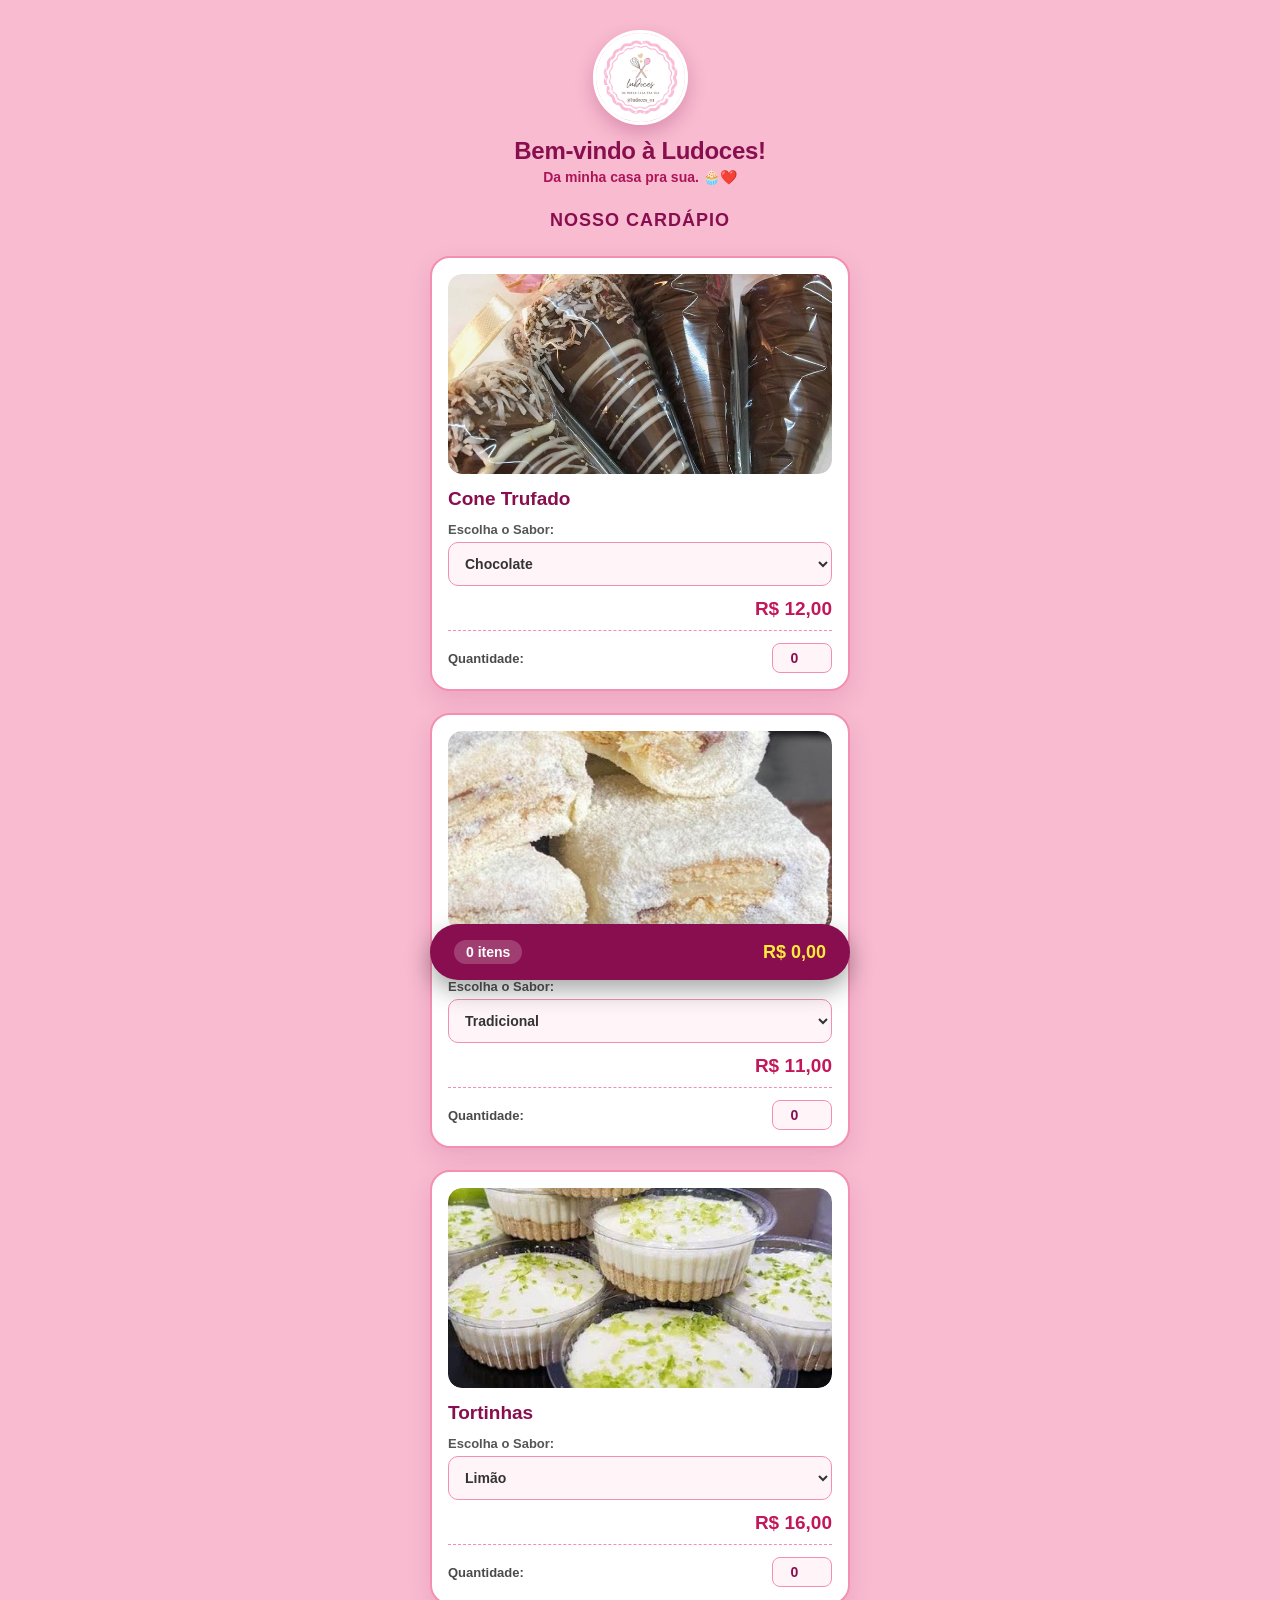
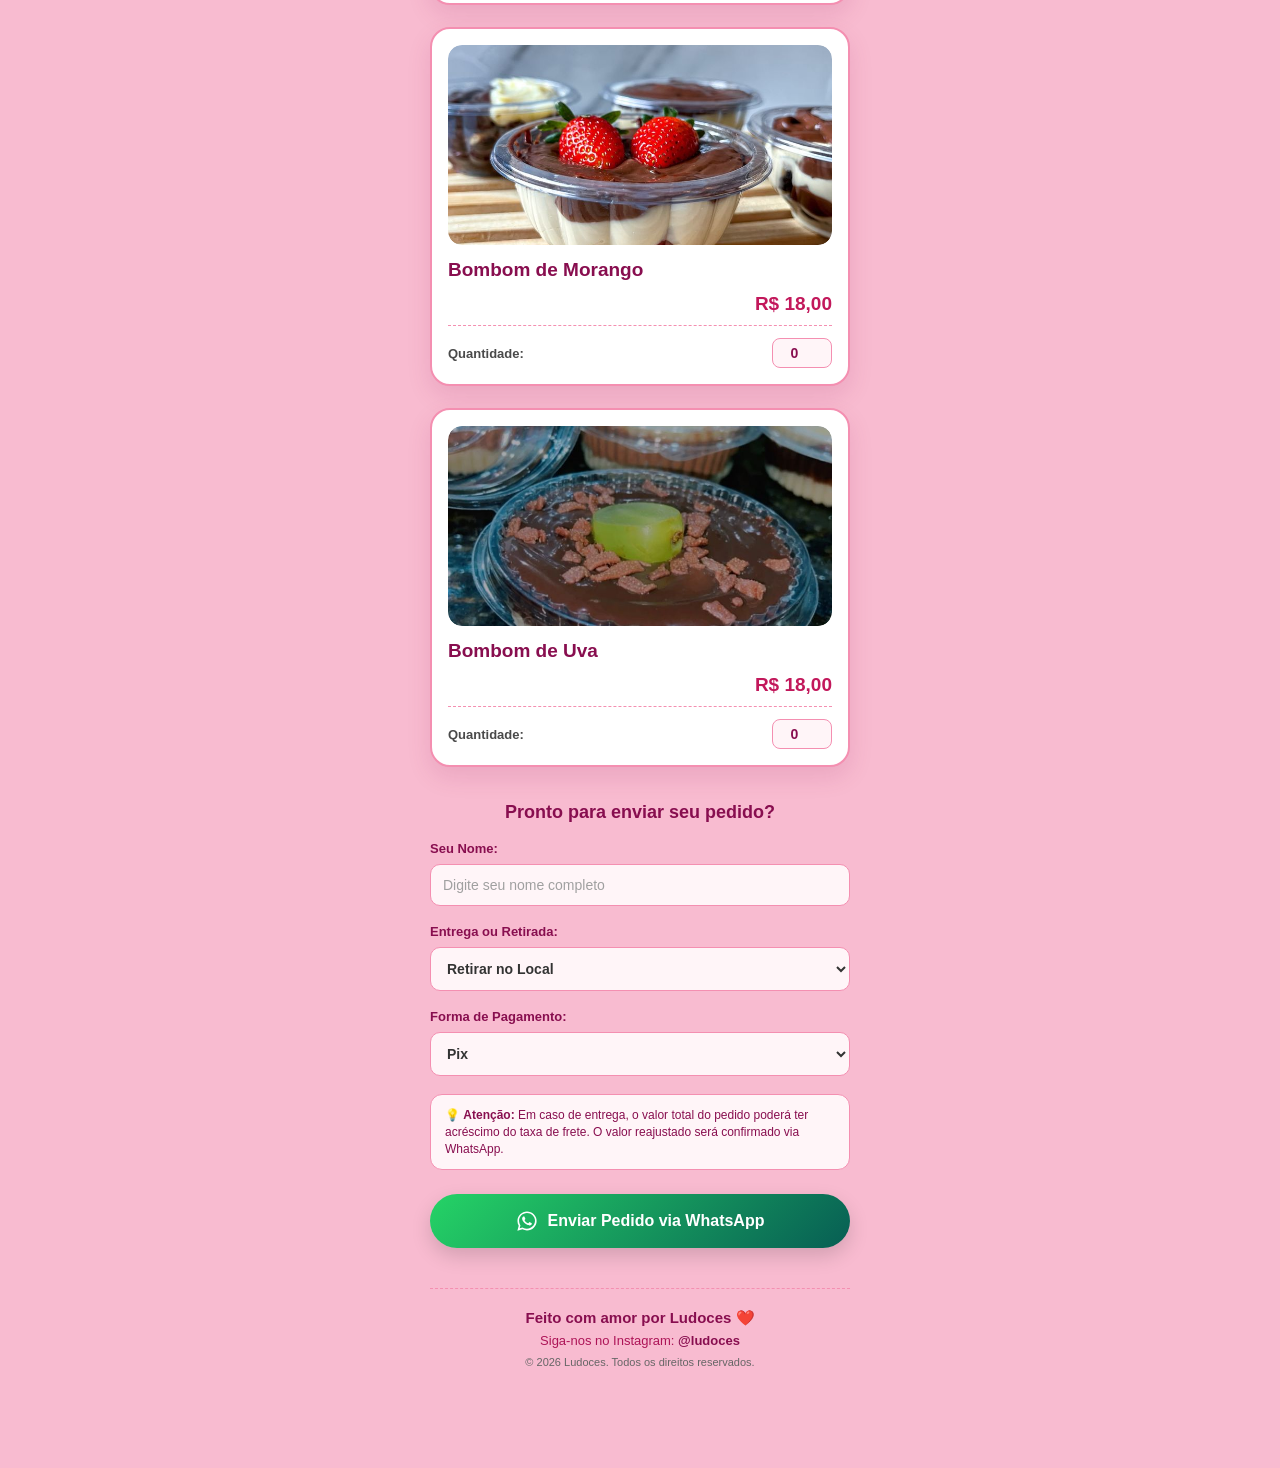
==== templates/login.html @ 0333b99b "fix: atualiza templates e main.py" ====
<!DOCTYPE html>
<html lang="pt-BR">
<head>
  <meta charset="UTF-8">
  <meta name="viewport" content="width=device-width, initial-scale=1.0">
  <title>Ludoces | Cardápio Digital</title>
  <link rel="stylesheet" href="/static/css/home.css?v=9">
</head>
<body>

  <!-- CABEÇALHO -->
  <div class="cabecalho">
    <img src="/static/imagens/logo.jpeg" alt="Logo Ludoces" class="logo">
    <h1>Bem-vindo à Ludoces!</h1>
    <p>Da minha casa pra sua. 🧁❤️</p>
    <h2 class="titulo-cardapio">Nosso Cardápio</h2>
  </div>

  <!-- CONTAINER DE DOCES -->
  <div class="cardapio-container">

    <!-- Cartão 1: Cone Trufado -->
    <div class="card">
      <div class="container-imagem">
        <img src="/static/imagens/cones.jpg" alt="Cone Trufado" class="img-doce">
      </div>
      <h3>Cone Trufado</h3>
      <div class="area-sabor">
        <label for="sabor-cone">Escolha o Sabor:</label>
        <select id="sabor-cone" class="select-sabor">
          <option value="Chocolate">Chocolate</option>
          <option value="Ninho">Ninho</option>
          <option value="Oreo">Oreo</option>
          <option value="Maracujá">Maracujá</option>
          <option value="Morango">Morango</option>
        </select>
      </div>
      <p class="preco">R$ 12,00</p>
      <div class="area-qtd">
        <label>Quantidade:</label>
        <input type="number" class="qtd-item" data-nome="Cone Trufado" data-preco="12.00" data-select="sabor-cone" min="0" value="0" onchange="atualizarCarrinho()">
      </div>
    </div>

    <!-- Cartão 2: Palha Italiana -->
    <div class="card">
      <div class="container-imagem">
        <img src="/static/imagens/pa.jpeg" alt="Palha Italiana" class="img-doce">
      </div>
      <h3>Palha Italiana</h3>
      <div class="area-sabor">
        <label for="sabor-palha">Escolha o Sabor:</label>
        <select id="sabor-palha" class="select-sabor">
          <option value="Tradicional">Tradicional</option>
          <option value="Ninho">Ninho</option>
          <option value="Oreo">Oreo</option>
        </select>
      </div>
      <p class="preco">R$ 11,00</p>
      <div class="area-qtd">
        <label>Quantidade:</label>
        <input type="number" class="qtd-item" data-nome="Palha Italiana" data-preco="11.00" data-select="sabor-palha" min="0" value="0" onchange="atualizarCarrinho()">
      </div>
    </div>

    <!-- Cartão 3: Tortinhas -->
    <div class="card">
      <div class="container-imagem">
        <img src="/static/imagens/tort.jpeg" alt="Tortinhas" class="img-doce">
      </div>
      <h3>Tortinhas</h3>
      <div class="area-sabor">
        <label for="sabor-tortinhas">Escolha o Sabor:</label>
        <select id="sabor-tortinhas" class="select-sabor">
          <option value="Limão">Limão</option>
          <option value="Maracujá">Maracujá</option>
          <option value="Morango">Morango</option>
        </select>
      </div>
      <p class="preco">R$ 16,00</p>
      <div class="area-qtd">
        <label>Quantidade:</label>
        <input type="number" class="qtd-item" data-nome="Tortinhas" data-preco="16.00" data-select="sabor-tortinhas" min="0" value="0" onchange="atualizarCarrinho()">
      </div>
    </div>

    <!-- Cartão 4: Bombom de Morango -->
    <div class="card">
      <div class="container-imagem">
        <img src="/static/imagens/bbdmorango.jpeg" alt="Bombom de Morango" class="img-doce">
      </div>
      <h3>Bombom de Morango</h3>
      <p class="preco">R$ 18,00</p>
      <div class="area-qtd">
        <label>Quantidade:</label>
        <input type="number" class="qtd-item" data-nome="Bombom de Morango" data-preco="18.00" min="0" value="0" onchange="atualizarCarrinho()">
      </div>
    </div>

    <!-- Cartão 5: Bombom de Uva -->
    <div class="card">
      <div class="container-imagem">
        <img src="/static/imagens/bbduva.jpeg" alt="Bombom de Uva" class="img-doce">
      </div>
      <h3>Bombom de Uva</h3>
      <p class="preco">R$ 18,00</p>
      <div class="area-qtd">
        <label>Quantidade:</label>
        <input type="number" class="qtd-item" data-nome="Bombom de Uva" data-preco="18.00" min="0" value="0" onchange="atualizarCarrinho()">
      </div>
    </div>

  </div>

  <!-- SEÇÃO DE FECHAMENTO DE PEDIDO -->
  <div class="secao-pedido">
    <h2>Pronto para enviar seu pedido?</h2>

    <!-- NOME DO CLIENTE -->
    <div class="area-opcao">
      <label for="nome-cliente" class="label-opcao">Seu Nome:</label>
      <input type="text" id="nome-cliente" class="input-texto" placeholder="Digite seu nome completo">
    </div>

    <!-- TIPO DE ENTREGA -->
    <div class="area-opcao">
      <label for="tipo-entrega" class="label-opcao">Entrega ou Retirada:</label>
      <select id="tipo-entrega" class="select-opcao">
        <option value="Retirada no Local">Retirar no Local</option>
        <option value="Entrega em Domicílio">Entrega em Domicílio</option>
      </select>
    </div>

    <!-- FORMA DE PAGAMENTO -->
    <div class="area-opcao">
      <label for="forma-pagamento" class="label-opcao">Forma de Pagamento:</label>
      <select id="forma-pagamento" class="select-opcao">
        <option value="Pix">Pix</option>
        <option value="Cartão de Crédito">Cartão de Crédito</option>
        <option value="Cartão de Débito">Cartão de Débito</option>
        <option value="Dinheiro">Dinheiro</option>
      </select>
    </div>

    <!-- AVISO DE FRETE -->
    <div class="aviso-frete">
      <p>💡 <strong>Atenção:</strong> Em caso de entrega, o valor total do pedido poderá ter acréscimo do taxa de frete. O valor reajustado será confirmado via WhatsApp.</p>
    </div>

    <button type="button" onclick="enviarPedidoWhatsApp()" class="btn-whatsapp">
      <svg class="icone-whatsapp" xmlns="http://www.w3.org/2000/svg" viewBox="0 0 448 512">
        <path fill="currentColor" d="M380.9 97.1C339 55.1 283.2 32 223.9 32c-122.4 0-222 99.6-222 222 0 39.1 10.2 77.3 29.6 111L0 480l117.7-30.9c32.4 17.7 68.9 27 106.1 27h.1c122.3 0 224.1-99.6 224.1-222 0-59.3-25.2-115-67.1-157zm-157 341.6c-33.2 0-65.7-8.9-94-25.7l-6.7-4-69.8 18.3 18.6-68.1-4.4-7C49.6 323.3 39 288.5 39 252c0-101.9 82.9-184.8 184.8-184.8 49.3 0 95.6 19.2 130.4 54.1 34.8 34.9 56.2 81.2 56.1 130.5 0 101.8-84.9 184.8-186.4 184.8zm101.2-138.2c-5.5-2.8-32.8-16.2-37.9-18-5.1-1.9-8.8-2.8-12.5 2.8-3.7 5.6-14.3 18-17.6 21.8-3.2 3.7-6.5 4.2-12 1.4-32.6-16.3-54-29.1-75.5-66-5.7-9.8 5.7-9.1 16.3-30.3 1.8-3.7.9-6.9-.5-9.7-1.4-2.8-12.5-30.1-17.1-41.2-4.5-10.8-9.1-9.3-12.5-9.5-3.2-.2-6.9-.2-10.6-.2-3.7 0-9.7 1.4-14.8 6.9-5.1 5.6-19.4 19-19.4 46.3 0 27.3 19.9 53.7 22.6 57.4 2.8 3.7 39.1 59.7 94.8 83.8 35.2 15.2 49 16.5 66.6 13.9 10.7-1.6 32.8-13.4 37.4-26.4 4.6-13 4.6-24.1 3.2-26.4-1.3-2.5-5-3.9-10.5-6.6z"/>
      </svg>
      <span>Enviar Pedido via WhatsApp</span>
    </button>
  </div>

  <!-- RODAPÉ -->
  <footer class="rodape">
    <p class="amor">Feito com amor por Ludoces ❤️</p>
    <p class="instagram">Siga-nos no Instagram: <a href="https://instagram.com/ludoces_01" target="_blank">@ludoces</a></p>
    <p class="direitos">&copy; 2026 Ludoces. Todos os direitos reservados.</p>
  </footer>

  <!-- BARRA DO CARRINHO FLUTUANTE -->
  <div class="carrinho-flutuante" id="carrinho">
    <div class="info-carrinho">
      <span id="qtd-total">0 itens</span>
      <span id="valor-total">R$ 0,00</span>
    </div>
  </div>

  <!-- SCRIPT -->
  <script>
    function atualizarCarrinho() {
      const inputs = document.querySelectorAll('.qtd-item');
      let totalQtd = 0;
      let totalValor = 0;

      inputs.forEach(input => {
        const qtd = parseInt(input.value) || 0;
        const preco = parseFloat(input.getAttribute('data-preco')) || 0;
        if (qtd > 0) {
          totalQtd += qtd;
          totalValor += qtd * preco;
        }
      });

      const carrinhoEl = document.getElementById('carrinho');
      document.getElementById('qtd-total').innerText = totalQtd + (totalQtd === 1 ? ' item' : ' itens');
      document.getElementById('valor-total').innerText = 'R$ ' + totalValor.toFixed(2).replace('.', ',');

      if (totalQtd > 0) {
        carrinhoEl.classList.add('ativo');
      } else {
        carrinhoEl.classList.remove('ativo');
      }
    }

    function enviarPedidoWhatsApp() {
      const nomeCliente = document.getElementById('nome-cliente').value.trim();

      if (!nomeCliente) {
        alert('Por favor, informe o seu nome!');
        document.getElementById('nome-cliente').focus();
        return;
      }

      const inputs = document.querySelectorAll('.qtd-item');
      let itensPedido = [];
      let totalValor = 0;

      inputs.forEach(input => {
        const qtd = parseInt(input.value) || 0;
        if (qtd > 0) {
          const nome = input.getAttribute('data-nome');
          const preco = parseFloat(input.getAttribute('data-preco'));
          const selectId = input.getAttribute('data-select');
          let saborTexto = '';

          if (selectId) {
            const selectEl = document.getElementById(selectId);
            if (selectEl) {
              saborTexto = ` (${selectEl.value})`;
            }
          }

          const subtotal = qtd * preco;
          totalValor += subtotal;
          itensPedido.push(`• ${qtd}x ${nome}${saborTexto} - R$ ${subtotal.toFixed(2).replace('.', ',')}`);
        }
      });

      if (itensPedido.length === 0) {
        alert('Por favor, adicione pelo menos 1 item ao seu pedido!');
        return;
      }

      const tipoEntrega = document.getElementById('tipo-entrega').value;
      const formaPagamento = document.getElementById('forma-pagamento').value;

      let mensagem = `*Novo Pedido - Ludoces* 🧁\n\n`;
      mensagem += `*Cliente:* ${nomeCliente}\n\n`;
      mensagem += `*Itens do Pedido:*\n`;
      mensagem += itensPedido.join('\n');
      mensagem += `\n\n*Opção:* ${tipoEntrega}`;
      mensagem += `\n*Pagamento:* ${formaPagamento}`;
      mensagem += `\n*Subtotal:* R$ ${totalValor.toFixed(2).replace('.', ',')}`;

      if (tipoEntrega === 'Entrega em Domicílio') {
        mensagem += `\n\n_(Aguardando confirmação da taxa de frete)_`;
      }

      const numeroWhatsApp = "5527998599941"; // Insira o seu número do WhatsApp com DDD
      const url = `https://api.whatsapp.com/send?phone=${numeroWhatsApp}&text=${encodeURIComponent(mensagem)}`;

      window.open(url, '_blank');
    }
  </script>
</body>
</html>
---- static/css/home.css ----
/* --- RESET E ESTILOS GERAIS --- */
* {
  box-sizing: border-box;
  margin: 0;
  padding: 0;
}

body {
  background: #f8bbd0;
  font-family: -apple-system, BlinkMacSystemFont, "Segoe UI", Roboto, Helvetica, Arial, sans-serif;
  color: #2c2c2c;
  padding: 30px 15px 100px 15px;
  display: flex;
  flex-direction: column;
  align-items: center;
}

/* --- CABEÇALHO --- */
.cabecalho {
  text-align: center;
  margin-bottom: 25px;
}

.logo {
  width: 95px !important;
  height: 95px !important;
  border-radius: 50%;
  object-fit: cover;
  border: 3px solid #ffffff;
  box-shadow: 0 8px 18px rgba(136, 14, 79, 0.25);
  margin: 0 auto 12px auto;
  display: block;
}

h1 {
  color: #880e4f;
  font-size: 24px;
  font-weight: 800;
  letter-spacing: -0.3px;
}

.cabecalho p {
  color: #ad1457;
  font-size: 14px;
  margin-top: 4px;
  font-weight: 600;
}

.titulo-cardapio {
  color: #880e4f;
  font-size: 18px;
  font-weight: 800;
  margin-top: 25px;
  text-transform: uppercase;
  letter-spacing: 1px;
}

/* --- ESTRUTURA DO CARDÁPIO --- */
.cardapio-container {
  width: 100%;
  max-width: 420px;
  display: flex;
  flex-direction: column;
  gap: 22px;
}

/* --- CARTÃO FLUTUANTE DO DOCE --- */
.card {
  background: #ffffff;
  border-radius: 20px;
  padding: 16px;
  border: 2px solid #f48fb1;
  box-shadow: 0 10px 25px rgba(136, 14, 79, 0.12);
  transition: transform 0.25s ease, box-shadow 0.25s ease;
}

.card:hover {
  transform: translateY(-4px);
  box-shadow: 0 15px 30px rgba(136, 14, 79, 0.2);
}

/* --- IMAGEM --- */
.container-imagem {
  position: relative;
  width: 100%;
  height: 200px;
  border-radius: 14px;
  overflow: hidden;
  margin-bottom: 14px;
}

.img-doce {
  width: 100%;
  height: 100%;
  object-fit: cover;
  border-radius: 14px;
  transition: transform 0.3s ease;
}

.card:hover .img-doce {
  transform: scale(1.03);
}

/* --- CONTEÚDO DO DOCE --- */
h3 {
  color: #880e4f;
  font-size: 19px;
  font-weight: 800;
  margin-bottom: 12px;
}

.area-sabor {
  margin-bottom: 12px;
}

.area-sabor label {
  display: block;
  font-size: 13px;
  color: #555555;
  margin-bottom: 5px;
  font-weight: 600;
}

.select-sabor, .select-opcao, .input-texto {
  width: 100%;
  padding: 12px;
  border-radius: 10px;
  border: 1.5px solid #f48fb1;
  background-color: #fff5f8;
  font-size: 14px;
  color: #333333;
  outline: none;
  font-weight: 600;
}

.input-texto::placeholder {
  color: #a0a0a0;
  font-weight: 400;
}

.preco {
  font-size: 19px;
  font-weight: 800;
  color: #c2185b;
  text-align: right;
  margin: 10px 0;
}

.area-qtd {
  display: flex;
  align-items: center;
  justify-content: space-between;
  padding-top: 12px;
  border-top: 1.5px dashed #f48fb1;
}

.area-qtd label {
  font-size: 13px;
  font-weight: 700;
  color: #4a4a4a;
}

.qtd-item {
  width: 60px;
  padding: 6px 10px;
  border-radius: 8px;
  border: 1.5px solid #f48fb1;
  background-color: #fff5f8;
  text-align: center;
  font-size: 14px;
  font-weight: 800;
  color: #880e4f;
  outline: none;
}

/* --- SEÇÃO FINAL E BOTÃO WHATSAPP --- */
.secao-pedido {
  width: 100%;
  max-width: 420px;
  text-align: center;
  margin-top: 35px;
}

.secao-pedido h2 {
  font-size: 18px;
  color: #880e4f;
  margin-bottom: 18px;
  font-weight: 800;
}

.label-opcao {
  display: block;
  font-size: 13px;
  color: #880e4f;
  margin-bottom: 8px;
  font-weight: 700;
  text-align: left;
}

.area-opcao {
  margin-bottom: 18px;
}

/* --- AVISO SOBRE O FRETE --- */
.aviso-frete {
  background-color: #fff5f8;
  border: 1px solid #f48fb1;
  border-radius: 12px;
  padding: 12px 14px;
  margin-bottom: 24px;
  text-align: left;
}

.aviso-frete p {
  font-size: 12px;
  color: #880e4f;
  line-height: 1.4;
}

/* --- BOTÃO WHATSAPP --- */
.btn-whatsapp {
  width: 100%;
  display: inline-flex;
  align-items: center;
  justify-content: center;
  gap: 10px;
  background: linear-gradient(135deg, #25d366 0%, #075e54 100%);
  color: #ffffff;
  border: none;
  padding: 16px 24px;
  font-size: 16px;
  font-weight: 800;
  border-radius: 50px;
  cursor: pointer;
  box-shadow: 0 8px 20px rgba(0, 0, 0, 0.15);
  transition: transform 0.2s, box-shadow 0.2s;
}

.btn-whatsapp:hover {
  transform: translateY(-2px);
  box-shadow: 0 12px 24px rgba(0, 0, 0, 0.22);
}

.icone-whatsapp {
  width: 22px;
  height: 22px;
  fill: currentColor;
}

/* --- RODAPÉ --- */
.rodape {
  margin-top: 40px;
  padding-top: 20px;
  border-top: 1px dashed #f48fb1;
  text-align: center;
  width: 100%;
  max-width: 420px;
}

.rodape .amor {
  font-size: 15px;
  font-weight: 700;
  color: #880e4f;
  margin-bottom: 6px;
}

.rodape .instagram {
  font-size: 13px;
  color: #ad1457;
  margin-bottom: 8px;
}

.rodape .instagram a {
  color: #880e4f;
  font-weight: 800;
  text-decoration: none;
}

.rodape .instagram a:hover {
  text-decoration: underline;
}

.rodape .direitos {
  font-size: 11px;
  color: #666666;
}

/* --- CARRINHO FLUTUANTE (HORIZONTAL) --- */
.carrinho-flutuante {
  position: fixed;
  bottom: -80px;
  left: 50%;
  transform: translateX(-50%);
  width: calc(100% - 30px);
  max-width: 420px;
  background: #880e4f;
  color: #ffffff;
  padding: 16px 24px;
  border-radius: 30px;
  box-shadow: 0 10px 25px rgba(0, 0, 0, 0.35);
  transition: bottom 0.35s cubic-bezier(0.175, 0.885, 0.32, 1.275);
  z-index: 1000;
}

.carrinho-flutuante.ativo {
  bottom: 20px;
}

.info-carrinho {
  display: flex;
  flex-direction: row;
  justify-content: space-between;
  align-items: center;
  width: 100%;
  font-size: 16px;
  font-weight: 800;
}

#qtd-total {
  background: rgba(255, 255, 255, 0.2);
  padding: 4px 12px;
  border-radius: 20px;
  font-size: 14px;
}

#valor-total {
  font-size: 18px;
  color: #ffeb3b;
}
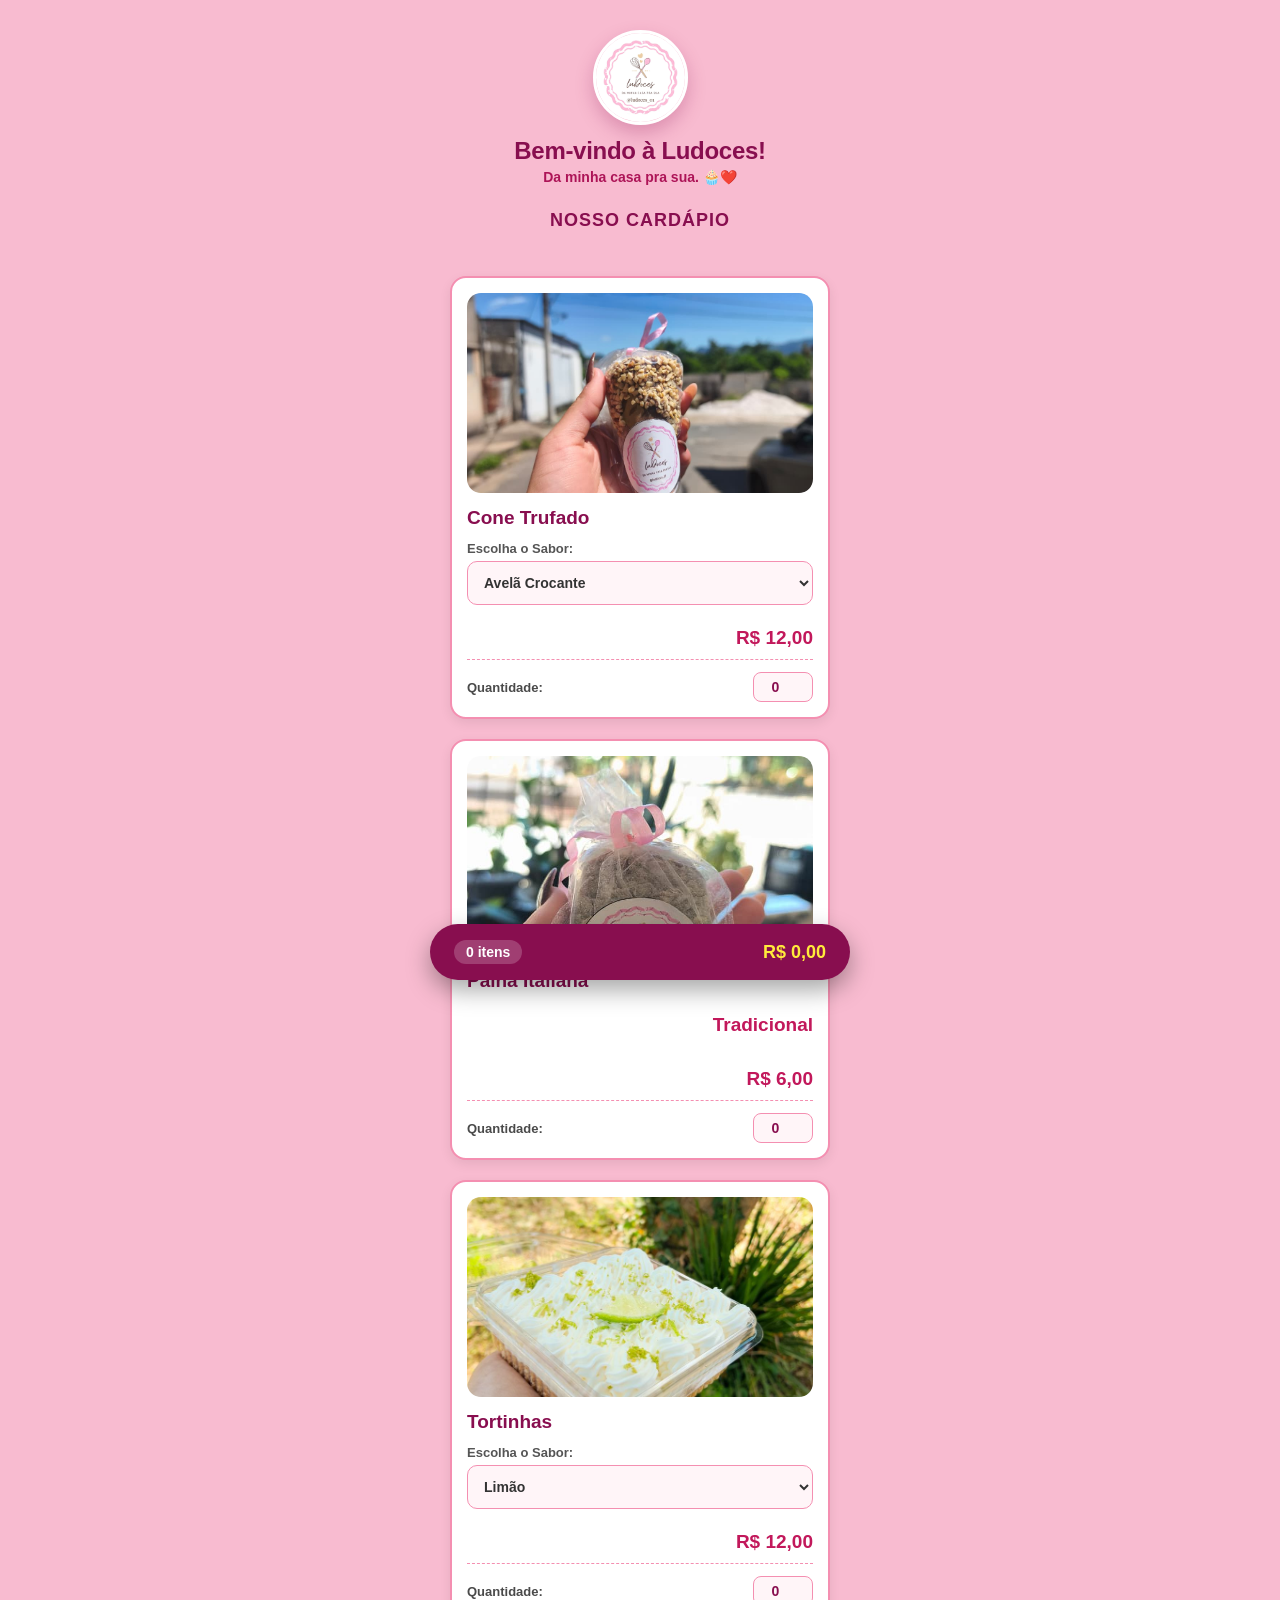
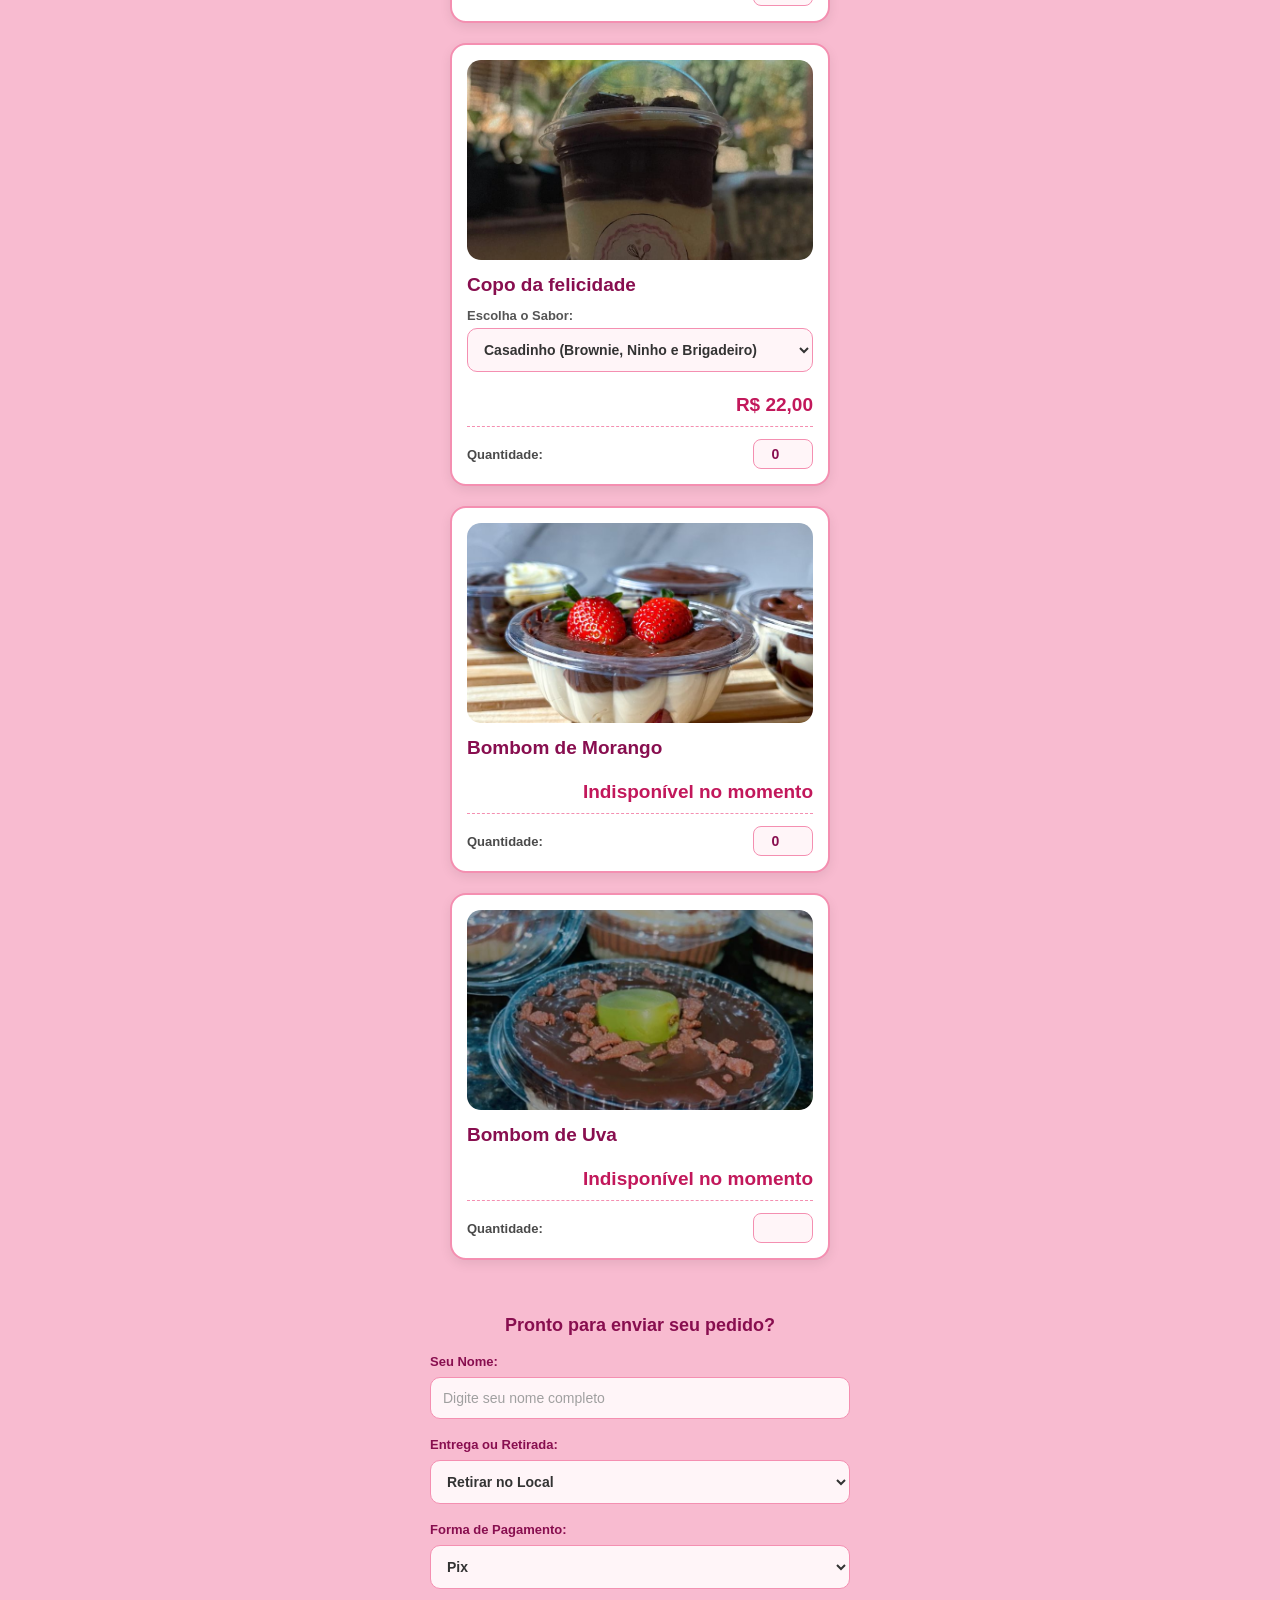
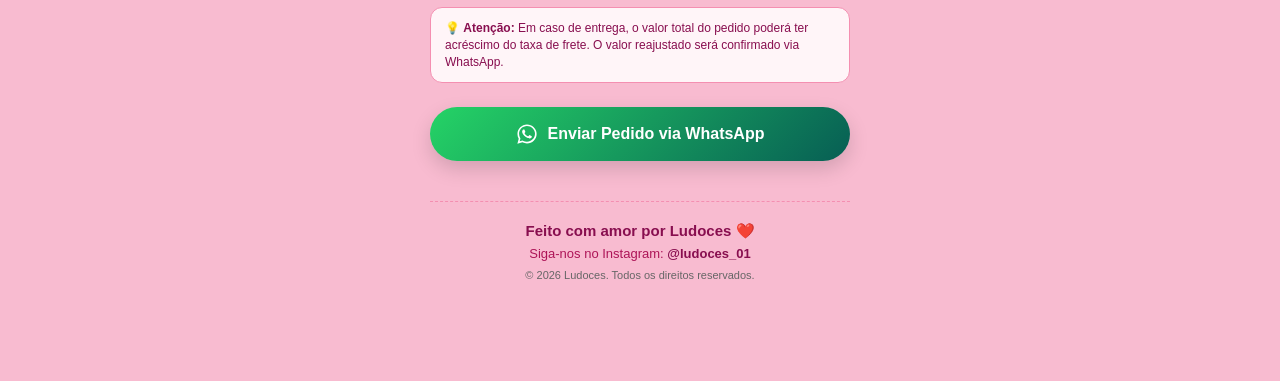
==== commit 13e90ffd: "Atualizando imagens, HTML e textos do cardapio" ====
--- a/templates/login.html
+++ b/templates/login.html
@@ -28,11 +28,10 @@
       <div class="area-sabor">
         <label for="sabor-cone">Escolha o Sabor:</label>
         <select id="sabor-cone" class="select-sabor">
-          <option value="Chocolate">Chocolate</option>
-          <option value="Ninho">Ninho</option>
-          <option value="Oreo">Oreo</option>
+          <option value="Avelã Crocante">Avelã Crocante</option>
+          <option value="Ovomaltine">Ovomaltine</option>
           <option value="Maracujá">Maracujá</option>
-          <option value="Morango">Morango</option>
+          <option value="Prestígio">Prestígio</option>
         </select>
       </div>
       <p class="preco">R$ 12,00</p>
@@ -49,14 +48,10 @@
       </div>
       <h3>Palha Italiana</h3>
       <div class="area-sabor">
-        <label for="sabor-palha">Escolha o Sabor:</label>
-        <select id="sabor-palha" class="select-sabor">
-          <option value="Tradicional">Tradicional</option>
-          <option value="Ninho">Ninho</option>
-          <option value="Oreo">Oreo</option>
-        </select>
-      </div>
-      <p class="preco">R$ 11,00</p>
+         <p class="preco">Tradicional</p>
+        </select>
+      </div>
+      <p class="preco">R$ 6,00</p>
       <div class="area-qtd">
         <label>Quantidade:</label>
         <input type="number" class="qtd-item" data-nome="Palha Italiana" data-preco="11.00" data-select="sabor-palha" min="0" value="0" onchange="atualizarCarrinho()">
@@ -74,15 +69,32 @@
         <select id="sabor-tortinhas" class="select-sabor">
           <option value="Limão">Limão</option>
           <option value="Maracujá">Maracujá</option>
-          <option value="Morango">Morango</option>
-        </select>
-      </div>
-      <p class="preco">R$ 16,00</p>
+        </select>
+      </div>
+      <p class="preco">R$ 12,00</p>
       <div class="area-qtd">
         <label>Quantidade:</label>
         <input type="number" class="qtd-item" data-nome="Tortinhas" data-preco="16.00" data-select="sabor-tortinhas" min="0" value="0" onchange="atualizarCarrinho()">
       </div>
     </div>
+    <div class="card">
+      <div class="container-imagem">
+        <img src="/static/imagens/Copo.jpeg" alt="Tortinhas" class="img-doce">
+      </div>
+    <h3>Copo da felicidade</h3>
+      <div class="area-sabor">
+        <label for="sabor-copo">Escolha o Sabor:</label>
+        <select id="sabor-copo" class="select-sabor">
+          <option value="Casadinho">Casadinho (Brownie, Ninho e Brigadeiro)</option>
+          <option value="Maracujá">Maracujá (Mousse de maracujá, Brigadeiro e Brownie)</option>
+        </select>
+      </div>
+      <p class="preco">R$ 22,00</p>
+      <div class="area-qtd">
+        <label>Quantidade:</label>
+        <input type="number" class="qtd-item" data-nome="Copo da felicidade" data-preco="22.00" data-select="sabor-copo" min="0" value="0" onchange="atualizarCarrinho()">
+      </div>
+    </div>
 
     <!-- Cartão 4: Bombom de Morango -->
     <div class="card">
@@ -90,7 +102,7 @@
         <img src="/static/imagens/bbdmorango.jpeg" alt="Bombom de Morango" class="img-doce">
       </div>
       <h3>Bombom de Morango</h3>
-      <p class="preco">R$ 18,00</p>
+      <p class="preco">Indisponível no momento</p>
       <div class="area-qtd">
         <label>Quantidade:</label>
         <input type="number" class="qtd-item" data-nome="Bombom de Morango" data-preco="18.00" min="0" value="0" onchange="atualizarCarrinho()">
@@ -103,10 +115,10 @@
         <img src="/static/imagens/bbduva.jpeg" alt="Bombom de Uva" class="img-doce">
       </div>
       <h3>Bombom de Uva</h3>
-      <p class="preco">R$ 18,00</p>
-      <div class="area-qtd">
-        <label>Quantidade:</label>
-        <input type="number" class="qtd-item" data-nome="Bombom de Uva" data-preco="18.00" min="0" value="0" onchange="atualizarCarrinho()">
+      <p class="preco">Indisponível no momento</p>
+      <div class="area-qtd">
+        <label>Quantidade:</label>
+        <input type="number" class="qtd-item" data-nome="Bombom de Uva" data-preco="Indisponível" min="Indisponível" value="Indisponível" onchange="atualizarCarrinho()">
       </div>
     </div>
 
@@ -158,7 +170,7 @@
   <!-- RODAPÉ -->
   <footer class="rodape">
     <p class="amor">Feito com amor por Ludoces ❤️</p>
-    <p class="instagram">Siga-nos no Instagram: <a href="https://instagram.com/ludoces_01" target="_blank">@ludoces</a></p>
+    <p class="instagram">Siga-nos no Instagram: <a href="https://instagram.com/ludoces_01" target="_blank">@ludoces_01</a></p>
     <p class="direitos">&copy; 2026 Ludoces. Todos os direitos reservados.</p>
   </footer>
 
@@ -251,7 +263,7 @@
         mensagem += `\n\n_(Aguardando confirmação da taxa de frete)_`;
       }
 
-      const numeroWhatsApp = "5527998599941"; // Insira o seu número do WhatsApp com DDD
+      const numeroWhatsApp = "5527988259730"; 
       const url = `https://api.whatsapp.com/send?phone=${numeroWhatsApp}&text=${encodeURIComponent(mensagem)}`;
 
       window.open(url, '_blank');
--- a/static/css/home.css
+++ b/static/css/home.css
@@ -326,4 +326,103 @@
 #valor-total {
   font-size: 18px;
   color: #ffeb3b;
+}
+.card img, 
+.cardapio-container img {
+    width: 100%;
+    height: 380px;            /* Aumenta a altura para fotos na vertical */
+    object-fit: cover;        /* Preenche bem o card */
+    object-position: center;   /* Centraliza o produto no meio da foto */
+    border-radius: 12px;       /* Bordas arredondadas */
+    display: block;
+}
+
+/* Layout da grade de produtos */
+.cardapio-container {
+    display: grid;
+    grid-template-columns: repeat(auto-fit, minmax(280px, 1fr));
+    gap: 20px;
+    padding: 20px;
+    justify-content: center;
+}
+
+/* Estilo do Card individual */
+.card, .product-item {
+    background-color: #ffffff;
+    border-radius: 16px;
+    padding: 15px;
+    box-shadow: 0 4px 12px rgba(0, 0, 0, 0.08);
+    display: flex;
+    flex-direction: column;
+    justify-content: space-between;
+    overflow: hidden;
+}
+
+/* Ajuste proporcional e perfeito para TODAS as imagens */
+.card img, 
+.product-item img,
+.product-thumbnail-container img {
+    width: 100%;
+    height: 230px;              /* Altura ideal para destacar o produto */
+    object-fit: cover;          /* Preenche o espaço mantendo a qualidade */
+    object-position: center;     /* Mantém o doce sempre centralizado */
+    border-radius: 12px;        /* Bordas bem arredondadas */
+    display: block;
+    margin-bottom: 12px;
+}
+
+/* Ajuste para fotos verticais aparecerem completas */
+.card img, 
+.product-item img,
+.product-thumbnail-container img {
+    width: 100%;
+    height: auto;               /* Deixa a altura se ajustar proporcionalmente à foto */
+    max-height: 420px;          /* Limite máximo para não ficar gigante demais */
+    object-fit: contain;        /* Mantém 100% da foto visível sem nenhum corte */
+    background-color: #fff;     /* Preenche o fundo com branco */
+    border-radius: 12px;        /* Bordas arredondadas */
+    display: block;
+    margin: 0 auto 12px auto;
+}
+
+/* Container que força a proporção vertical ideal das fotos */
+.product-thumbnail-container {
+    width: 100%;
+    aspect-ratio: 3 / 4;       /* Proporção portrait ideal para fotos de celular */
+    overflow: hidden;
+    border-radius: 12px;
+    background-color: #f8f8f8;
+    margin-bottom: 12px;
+}
+
+/* Ajuste da foto para focar no produto sem distorcer */
+.product-thumbnail-container img,
+.card img {
+    width: 100%;
+    height: 100%;
+    object-fit: cover;          /* Preenche todo o container */
+    object-position: center 80%;/* Empurra a foto levemente para cima para focar na mão/doce */
+    border-radius: 12px;
+    display: block;
+}
+
+/* Container da imagem do produto */
+.product-thumbnail-container {
+    width: 100%;
+    height: 300px;              /* Altura ideal para fotos verticais */
+    overflow: hidden;
+    border-radius: 12px;
+    background-color: #fff;
+    margin-bottom: 12px;
+}
+
+/* Imagem ajustada para destacar o doce */
+.product-thumbnail-container img,
+.card img {
+    width: 100%;
+    height: 100%;
+    object-fit: cover;          /* Preenche todo o quadrado sem distorcer */
+    object-position: center;     /* Centraliza o foco na foto */
+    border-radius: 12px;
+    display: block;
 }
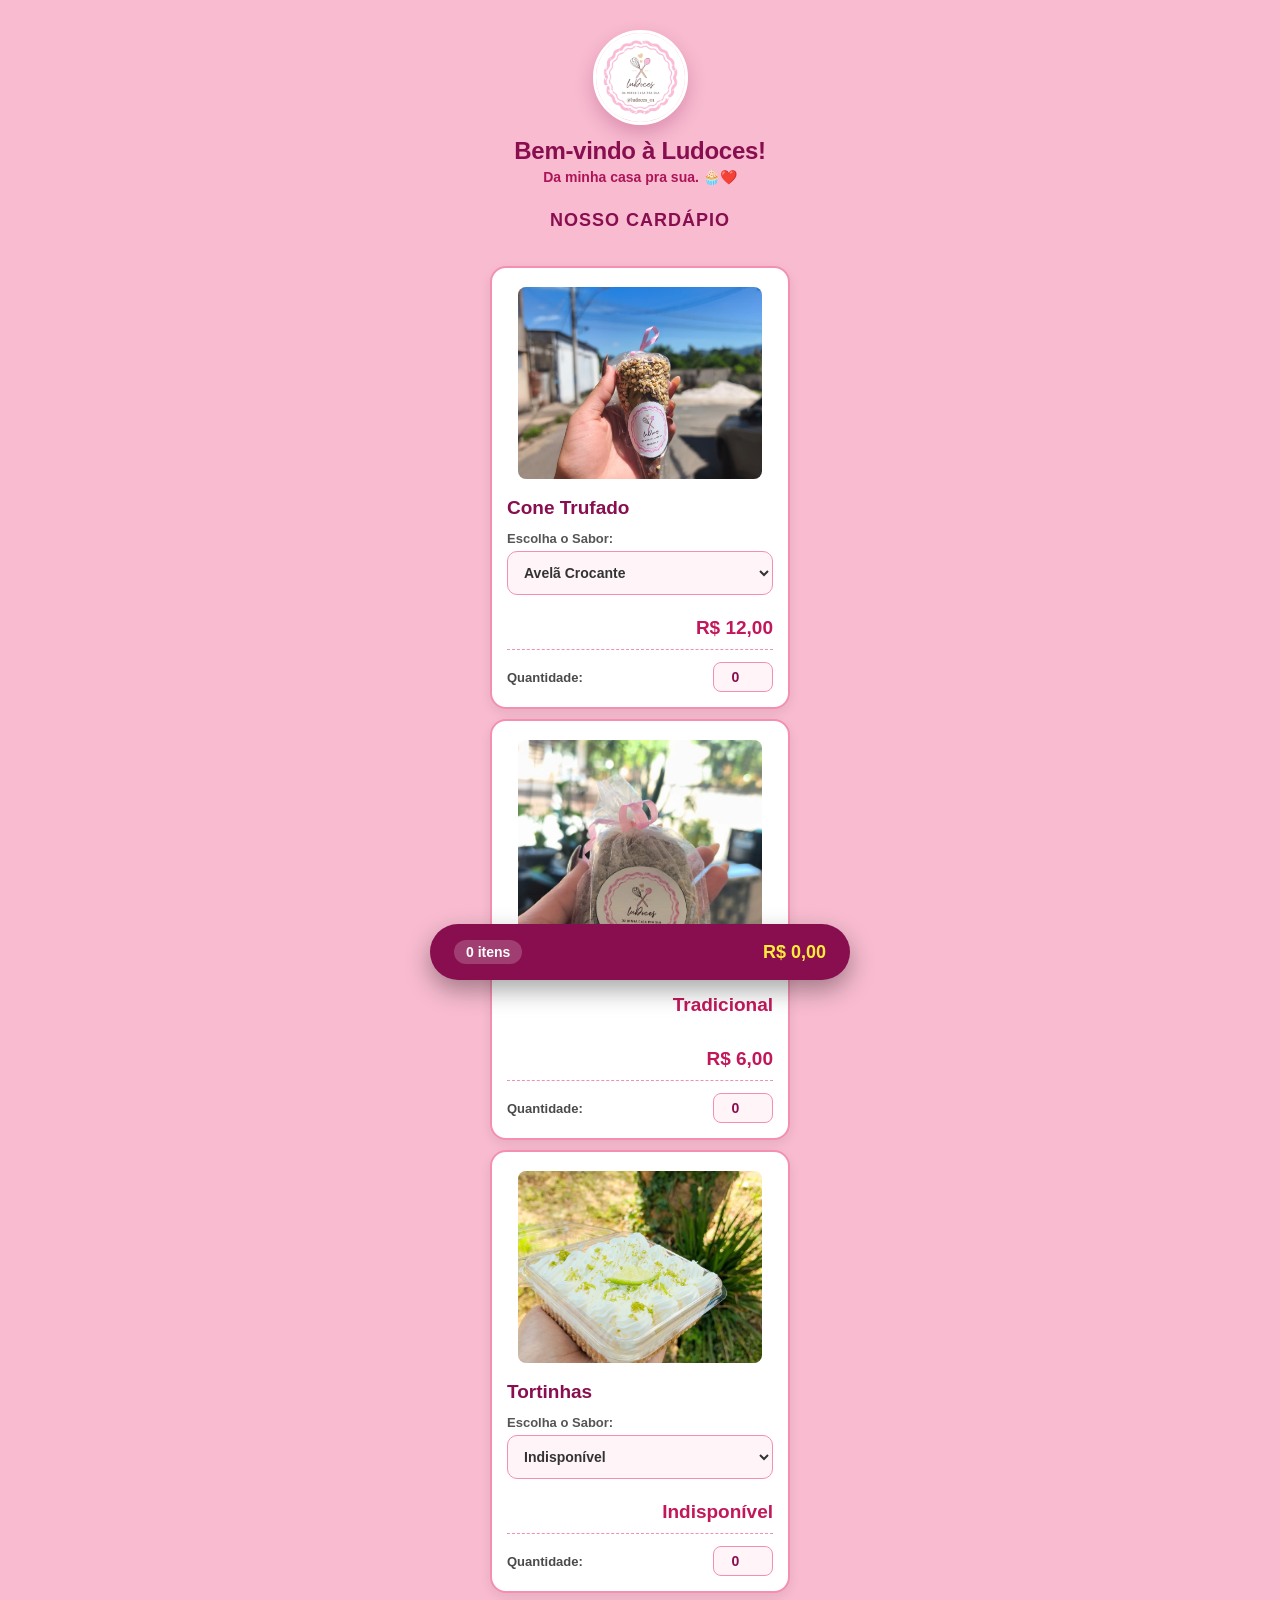
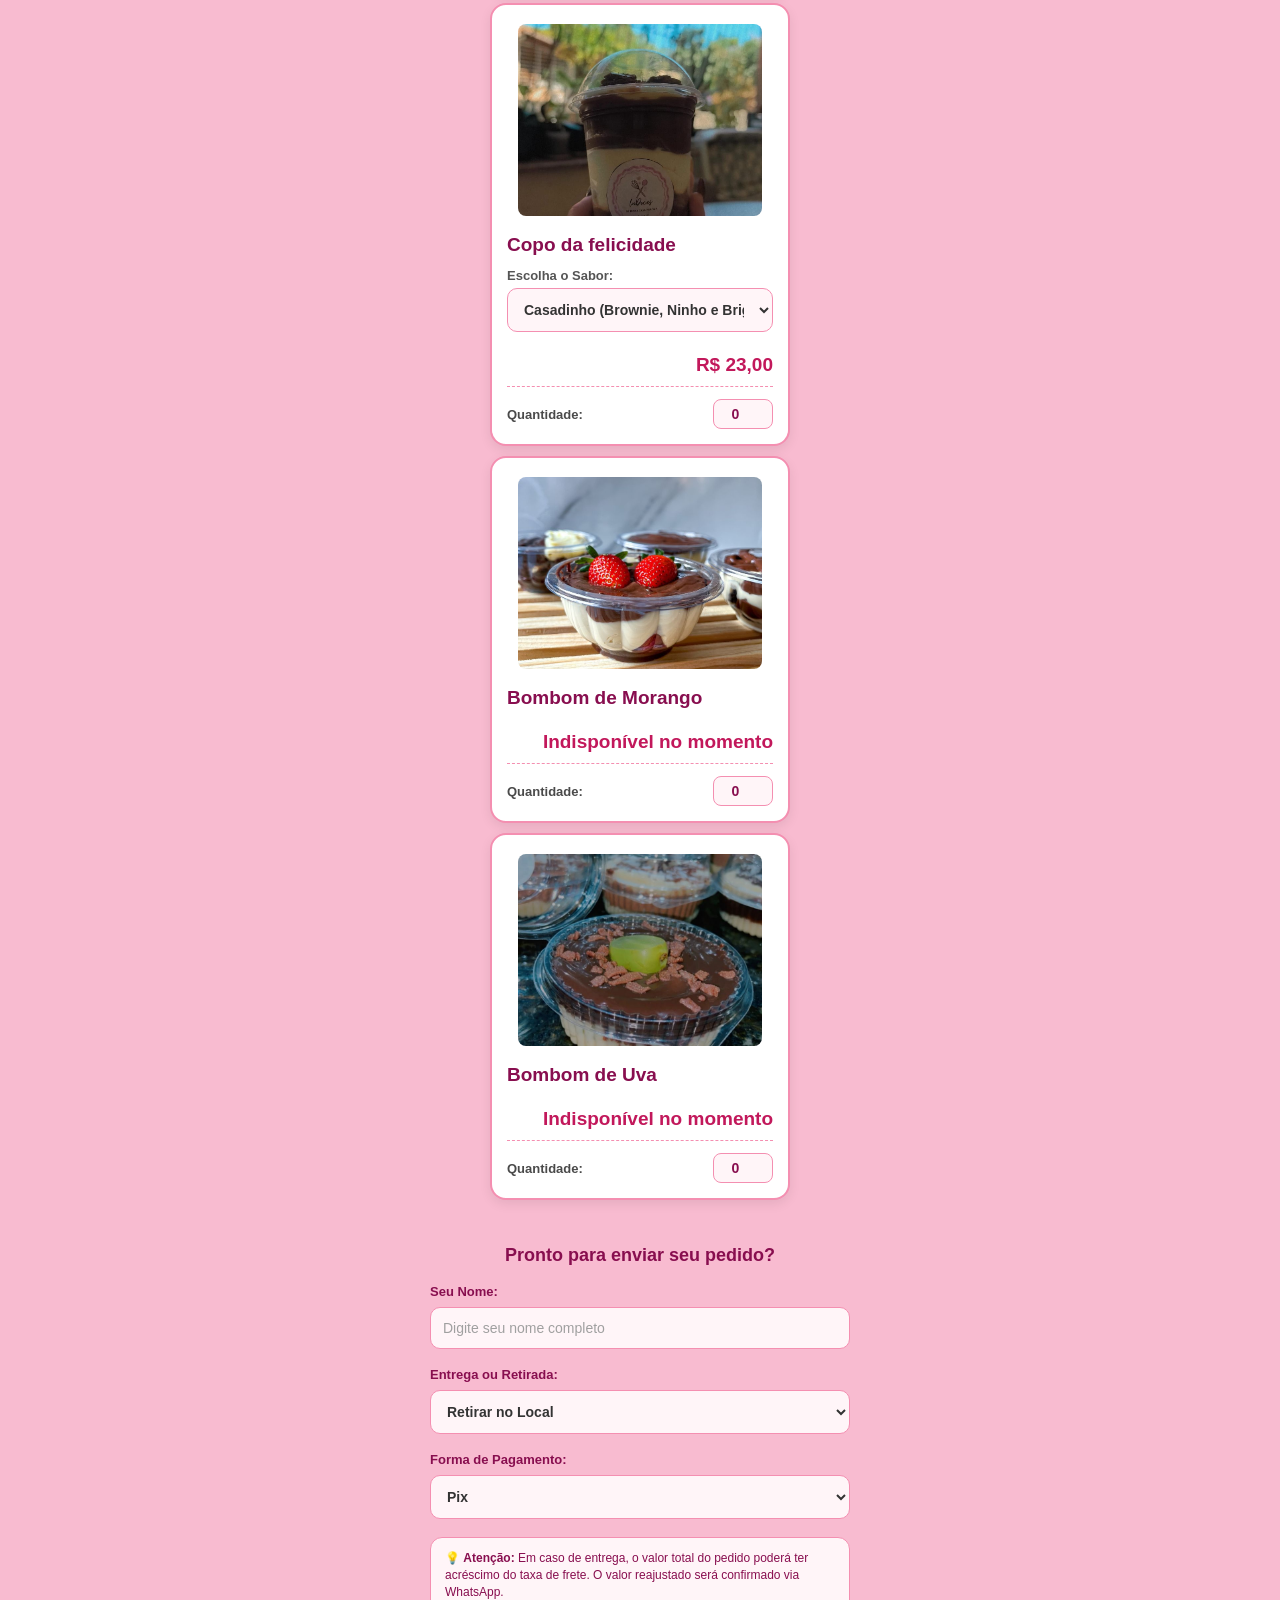
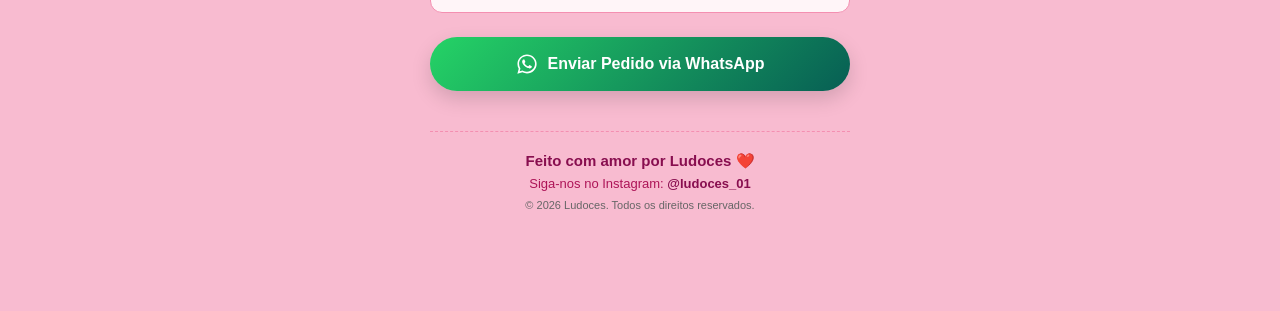
==== commit 32279847: "Atualizando precos no cardapio" ====
--- a/templates/login.html
+++ b/templates/login.html
@@ -57,45 +57,49 @@
         <input type="number" class="qtd-item" data-nome="Palha Italiana" data-preco="11.00" data-select="sabor-palha" min="0" value="0" onchange="atualizarCarrinho()">
       </div>
     </div>
-
     <!-- Cartão 3: Tortinhas -->
     <div class="card">
       <div class="container-imagem">
         <img src="/static/imagens/tort.jpeg" alt="Tortinhas" class="img-doce">
       </div>
-      <h3>Tortinhas</h3>
+     <h3>Tortinhas</h3>
       <div class="area-sabor">
         <label for="sabor-tortinhas">Escolha o Sabor:</label>
         <select id="sabor-tortinhas" class="select-sabor">
-          <option value="Limão">Limão</option>
-          <option value="Maracujá">Maracujá</option>
-        </select>
-      </div>
-      <p class="preco">R$ 12,00</p>
-      <div class="area-qtd">
-        <label>Quantidade:</label>
-        <input type="number" class="qtd-item" data-nome="Tortinhas" data-preco="16.00" data-select="sabor-tortinhas" min="0" value="0" onchange="atualizarCarrinho()">
+          <option value="Indisponível no momento">Indisponível</option>
+        </select>
+      </div>
+      <p class="preco">Indisponível</p>
+      <div class="area-qtd">
+        <label>Quantidade:</label>
+        <input type="number" class="qtd-item" data-nome="Tortinhas" data-preco="indisponível" data-select="sabor-tortinhas" min="0" value="0" onchange="atualizarCarrinho()">
       </div>
     </div>
     <div class="card">
       <div class="container-imagem">
         <img src="/static/imagens/Copo.jpeg" alt="Tortinhas" class="img-doce">
       </div>
+
+    <!-- Cartão 3: Copo da Felicidade -->
     <h3>Copo da felicidade</h3>
       <div class="area-sabor">
         <label for="sabor-copo">Escolha o Sabor:</label>
         <select id="sabor-copo" class="select-sabor">
           <option value="Casadinho">Casadinho (Brownie, Ninho e Brigadeiro)</option>
           <option value="Maracujá">Maracujá (Mousse de maracujá, Brigadeiro e Brownie)</option>
-        </select>
-      </div>
-      <p class="preco">R$ 22,00</p>
-      <div class="area-qtd">
-        <label>Quantidade:</label>
-        <input type="number" class="qtd-item" data-nome="Copo da felicidade" data-preco="22.00" data-select="sabor-copo" min="0" value="0" onchange="atualizarCarrinho()">
-      </div>
-    </div>
-
+          <option value="Marango">Morango (Brigadeiro branco, Ninho e Morango)</option>
+          <option value="Sensação de Morango">Sensação de Morango (Brigadeiro, Ninho e Morango)</option>
+          <option value="Sensação de Uva">Sensação de Uva (Brigadeiro, Ninho e Uva)</option>
+        </select>
+      </div>
+      <p class="preco">R$ 23,00</p>
+      <div class="area-qtd">
+        <label>Quantidade:</label>
+        <input type="number" class="qtd-item" data-nome="Copo da felicidade" data-preco="23.00" data-select="sabor-copo" min="0" value="0" onchange="atualizarCarrinho()">
+      </div>
+    </div>
+    
+    
     <!-- Cartão 4: Bombom de Morango -->
     <div class="card">
       <div class="container-imagem">
@@ -118,7 +122,7 @@
       <p class="preco">Indisponível no momento</p>
       <div class="area-qtd">
         <label>Quantidade:</label>
-        <input type="number" class="qtd-item" data-nome="Bombom de Uva" data-preco="Indisponível" min="Indisponível" value="Indisponível" onchange="atualizarCarrinho()">
+        <input type="number" class="qtd-item" data-nome="Bombom de Uva" data-preco="Indisponível" min="0" value="0" onchange="atualizarCarrinho()">
       </div>
     </div>
 
--- a/static/css/home.css
+++ b/static/css/home.css
@@ -425,4 +425,186 @@
     object-position: center;     /* Centraliza o foco na foto */
     border-radius: 12px;
     display: block;
-}+}
+.cardapio-container {
+    display: grid;
+    grid-template-columns: repeat(auto-fit, minmax(320px, 1fr)); /* Aumentado de 280px para 320px */
+    gap: 24px;
+    padding: 20px;
+    justify-content: center;
+}
+
+/* Container da imagem com altura maior */
+.product-thumbnail-container {
+    width: 100%;
+    height: 420px;               /* Aumentado para 420px para a foto ficar bem grande */
+    border-radius: 12px;
+    background-color: #fff0f5;
+    display: flex;
+    align-items: center;
+    justify-content: center;
+    overflow: hidden;
+    margin-bottom: 12px;
+}
+
+/* Imagem preenchendo o espaço maior */
+.product-thumbnail-container img,
+.card img {
+    width: 100%;
+    height: 100%;
+    object-fit: contain;          /* Exibe 100% da foto vertical sem cortar nada */
+    border-radius: 12px;
+    padding: 4px;
+}
+
+/* Container da imagem esticado na vertical */
+.product-thumbnail-container {
+    width: 200%;
+    height: 800px;               /* Altura aumentada para esticar verticalmente */
+    border-radius: 12px;
+    background-color: #fff0f5;
+    display: flex;
+    align-items: center;
+    justify-content: center;
+    overflow: hidden;
+    margin-bottom: 15px;
+}
+
+/* Imagem ajustada para ocupar todo o espaço vertical esticado */
+.product-thumbnail-container img,
+.card img {
+    width: 100%;
+    height: 100%;
+    object-fit: cover;           /* Preenche 100% da altura e largura do container */
+    object-position: center;     /* Mantém o produto centralizado */
+    border-radius: 12px;
+}
+
+/* 1. Aumenta a LARGURA do card no grid */
+.cardapio-container {
+    display: grid;
+    grid-template-columns: repeat(auto-fit, minmax(380px, 1fr)); /* Aumentado para 380px para dar mais largura */
+    gap: 24px;
+    padding: 20px;
+    justify-content: center;
+}
+
+/* 2. Container da imagem mais LARGO e ALTO */
+.product-thumbnail-container {
+    width: 100%;
+    height: 480px;               /* Altura bem ampla */
+    border-radius: 12px;
+    background-color: #fff0f5;
+    overflow: hidden;
+    margin-bottom: 12px;
+}
+
+/* 3. Preenchimento total do espaço sem estreitar */
+.product-thumbnail-container img,
+.card img {
+    width: 100%;
+    height: 100%;
+    object-fit: cover;          /* Preenche todo o espaço sem deixar bordas finas/estreitas */
+    object-position: center;     /* Centraliza o produto no meio do card */
+    border-radius: 12px;
+    display: block;
+}
+
+
+
+
+/* 1. Largura do card bem ampla no grid */
+.cardapio-container {
+    display: grid;
+    grid-template-columns: repeat(auto-fit, minmax(360px, 1fr));
+    gap: 24px;
+    padding: 20px;
+    justify-content: center;
+}
+
+/* 2. Container com altura ideal para fotos de celular */
+.product-thumbnail-container {
+    width: 100%;
+    height: 480px;
+    border-radius: 12px;
+    background-color: #fff0f5; /* Fundo rosa claro que combina com o site */
+    display: flex;
+    align-items: center;
+    justify-content: center;
+    overflow: hidden;
+    margin-bottom: 12px;
+}
+
+/* 3. Mostra 100% DA IMAGEM SEM NENHUM CORTE */
+.product-thumbnail-container img,
+.card img {
+    width: 100%;
+    height: 100%;
+    object-fit: contain;       /* MOSTRA A FOTO INTEIRA SEM CORTAR NADA */
+    border-radius: 12px;
+    padding: 8px;              /* Espaçamento suave para as bordas */
+}
+
+
+/* 1. Tamanho do card ajustado no grid */
+.cardapio-container {
+    display: grid;
+    grid-template-columns: repeat(auto-fit, minmax(280px, 1fr));
+    gap: 20px;
+    padding: 20px;
+    justify-content: center;
+}
+
+/* 2. Container proporcional que acompanha o formato natural da imagem */
+.product-thumbnail-container {
+    width: 100%;
+    aspect-ratio: 3 / 4;       /* Proporção vertical perfeita (estilo foto de celular) */
+    border-radius: 12px;
+    background-color: #fff0f5; /* Fundo suave para integração */
+    overflow: hidden;
+    margin-bottom: 12px;
+}
+
+/* 3. Imagem ajustada sem cortes e sem ficar esticada */
+.product-thumbnail-container img,
+.card img {
+    width: 100%;
+    height: 100%;
+    object-fit: contain;       /* Exibe o produto 100% inteiro e sem deformar */
+    border-radius: 12px;
+    padding: 4px;
+    display: block;
+}
+
+
+
+
+/* 1. Alinha os cards na tela sem deixá-los gigantes ou esticados */
+.cardapio-container {
+    display: grid;
+    grid-template-columns: repeat(auto-fill, minmax(260px, 300px));
+    gap: 10px;
+    padding: 10px;
+    justify-content: center;
+}
+
+/* 2. Container da imagem com tamanho proporcional padrão */
+.product-thumbnail-container {
+    width: 100%;
+    height: 200px;              /* Altura proporcional para fotos verticais */
+    border-radius: 12px;
+    overflow: hidden;
+    background-color: #f8f8f8;
+    margin-bottom: 12px;
+}
+
+/* 3. Imagem ajustada e centralizada no produto */
+.product-thumbnail-container img,
+.card img {
+    width: 95%;
+    height: 100%;
+    object-fit: cover;          /* Preenche o quadrado mantendo a proporção */
+    object-position: center;     /* Mantém o foco no meio da foto */
+    border-radius: 12px;
+    display: block;
+}
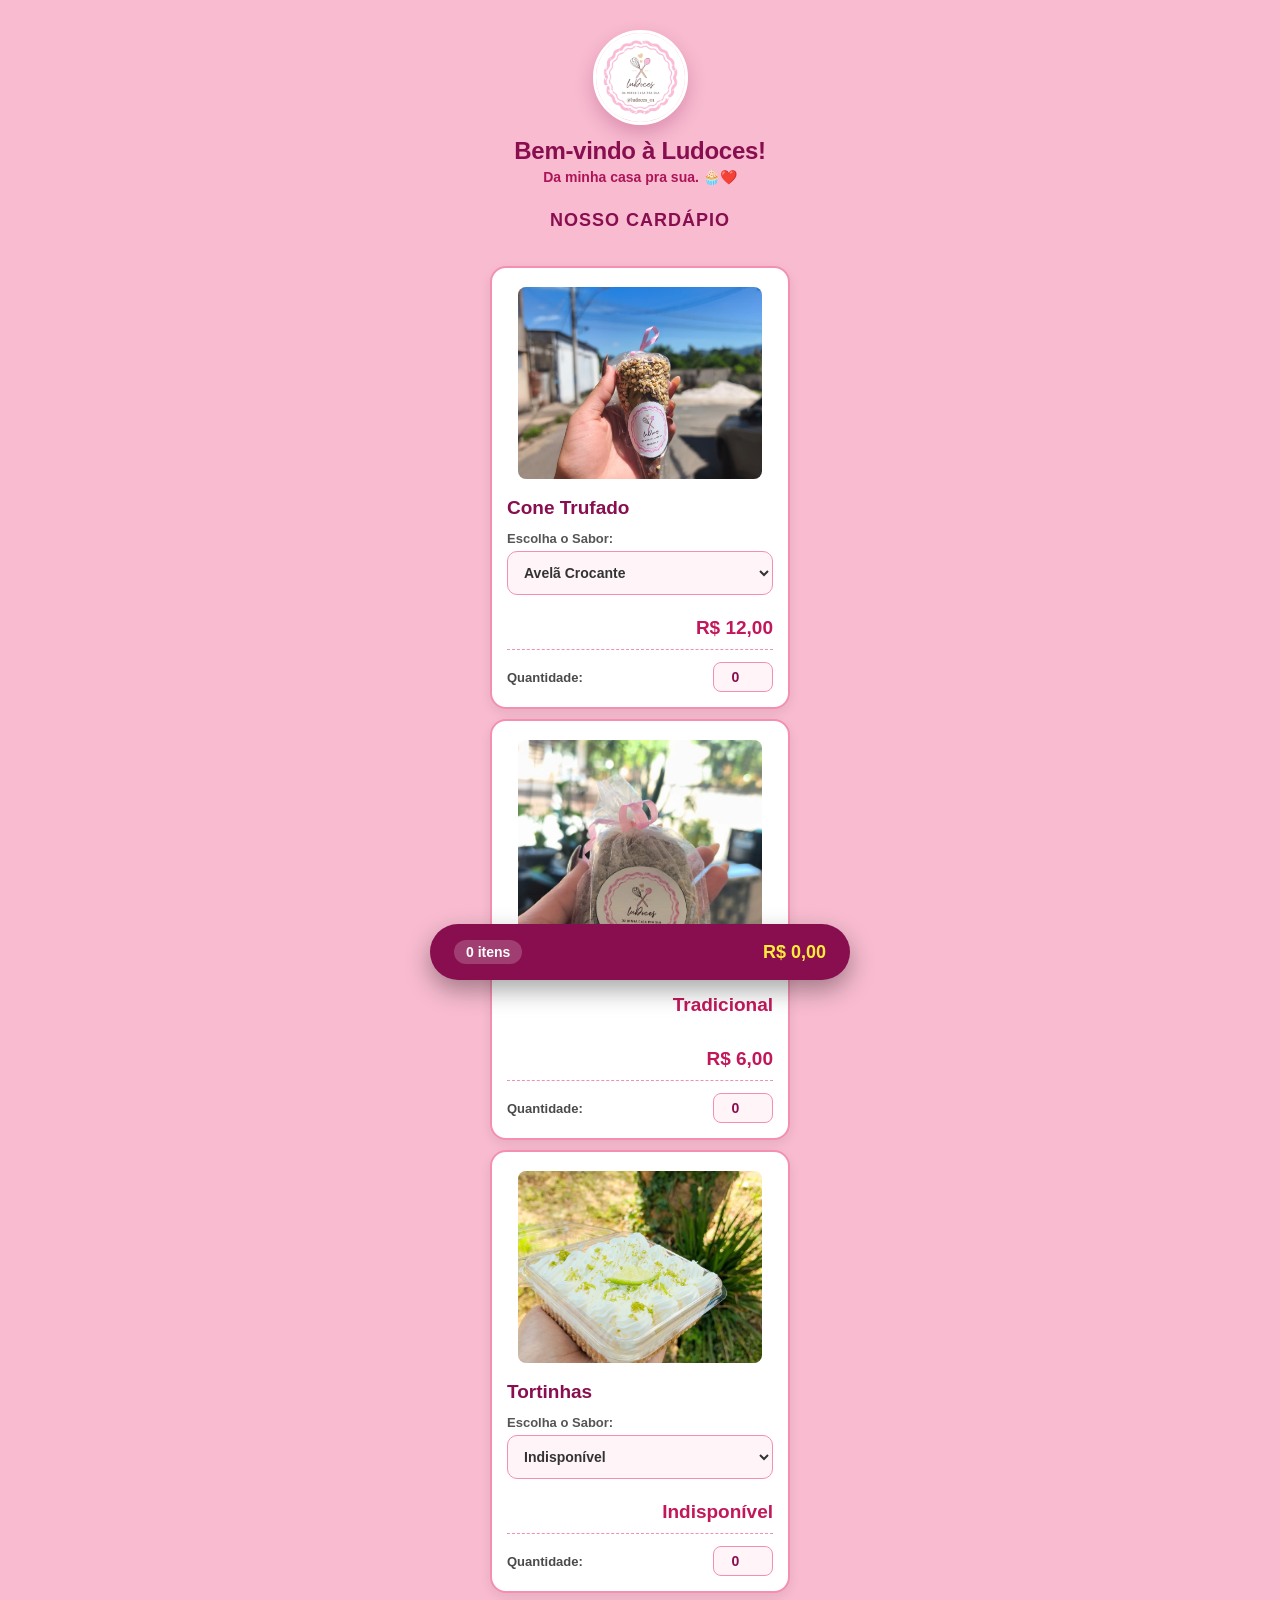
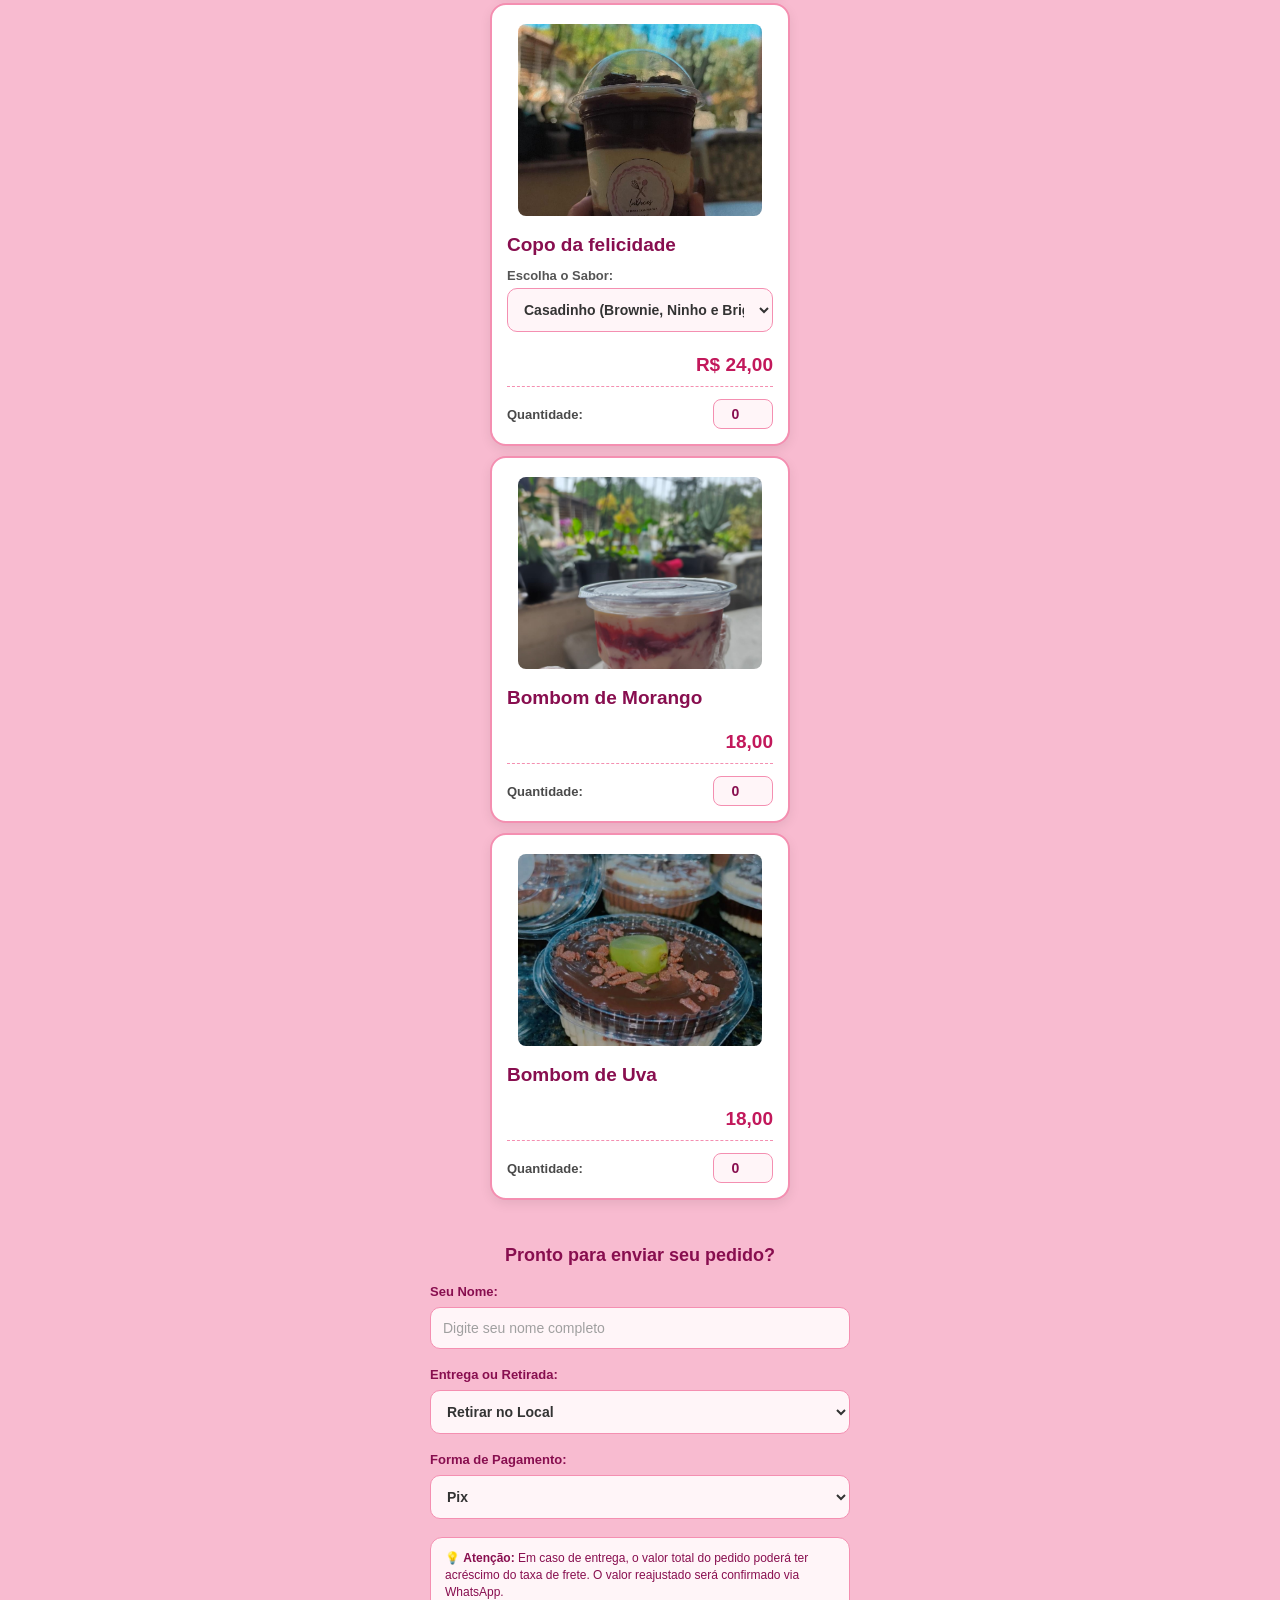
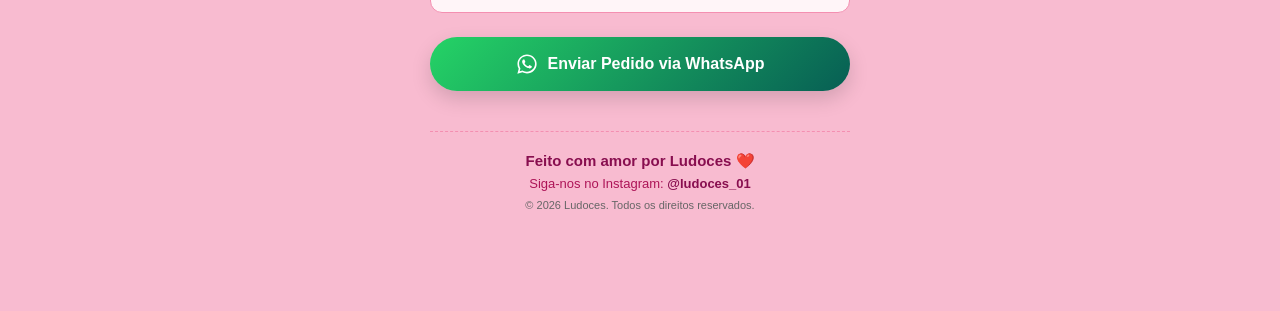
==== commit 0c5882f1: "Adiciona novo sabor do cone e nova imagem" ====
--- a/templates/login.html
+++ b/templates/login.html
@@ -32,6 +32,7 @@
           <option value="Ovomaltine">Ovomaltine</option>
           <option value="Maracujá">Maracujá</option>
           <option value="Prestígio">Prestígio</option>
+          <option value="Cravejado de Morango">Cravejado de Morango</option>
         </select>
       </div>
       <p class="preco">R$ 12,00</p>
@@ -92,7 +93,7 @@
           <option value="Sensação de Uva">Sensação de Uva (Brigadeiro, Ninho e Uva)</option>
         </select>
       </div>
-      <p class="preco">R$ 23,00</p>
+      <p class="preco">R$ 24,00</p>
       <div class="area-qtd">
         <label>Quantidade:</label>
         <input type="number" class="qtd-item" data-nome="Copo da felicidade" data-preco="23.00" data-select="sabor-copo" min="0" value="0" onchange="atualizarCarrinho()">
@@ -103,10 +104,10 @@
     <!-- Cartão 4: Bombom de Morango -->
     <div class="card">
       <div class="container-imagem">
-        <img src="/static/imagens/bbdmorango.jpeg" alt="Bombom de Morango" class="img-doce">
+        <img src="/static/imagens/bbdm.jpeg" alt="Bombom de Morango" class="img-doce">
       </div>
       <h3>Bombom de Morango</h3>
-      <p class="preco">Indisponível no momento</p>
+      <p class="preco">18,00</p>
       <div class="area-qtd">
         <label>Quantidade:</label>
         <input type="number" class="qtd-item" data-nome="Bombom de Morango" data-preco="18.00" min="0" value="0" onchange="atualizarCarrinho()">
@@ -119,10 +120,10 @@
         <img src="/static/imagens/bbduva.jpeg" alt="Bombom de Uva" class="img-doce">
       </div>
       <h3>Bombom de Uva</h3>
-      <p class="preco">Indisponível no momento</p>
-      <div class="area-qtd">
-        <label>Quantidade:</label>
-        <input type="number" class="qtd-item" data-nome="Bombom de Uva" data-preco="Indisponível" min="0" value="0" onchange="atualizarCarrinho()">
+      <p class="preco">18,00</p>
+      <div class="area-qtd">
+        <label>Quantidade:</label>
+        <input type="number" class="qtd-item" data-nome="Bombom de Uva" data-preco="18.00" min="0" value="0" onchange="atualizarCarrinho()">
       </div>
     </div>
 
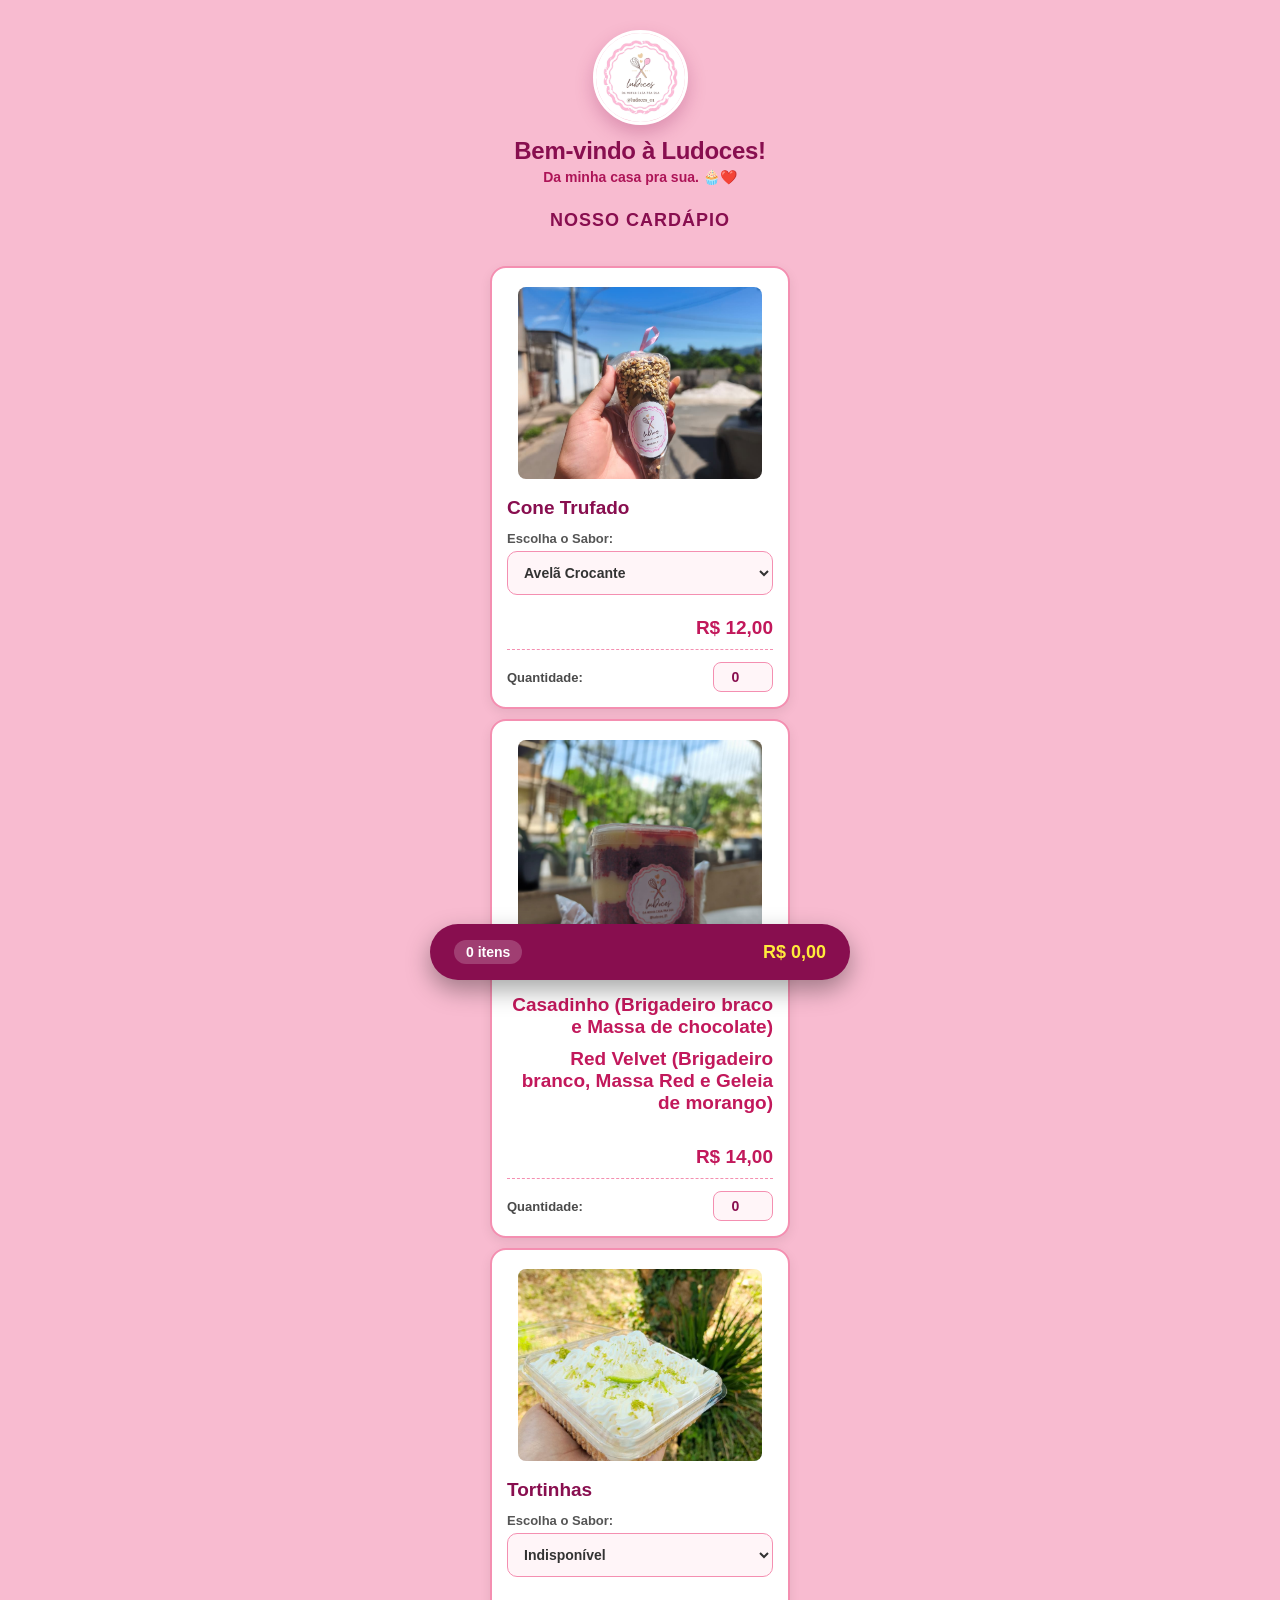
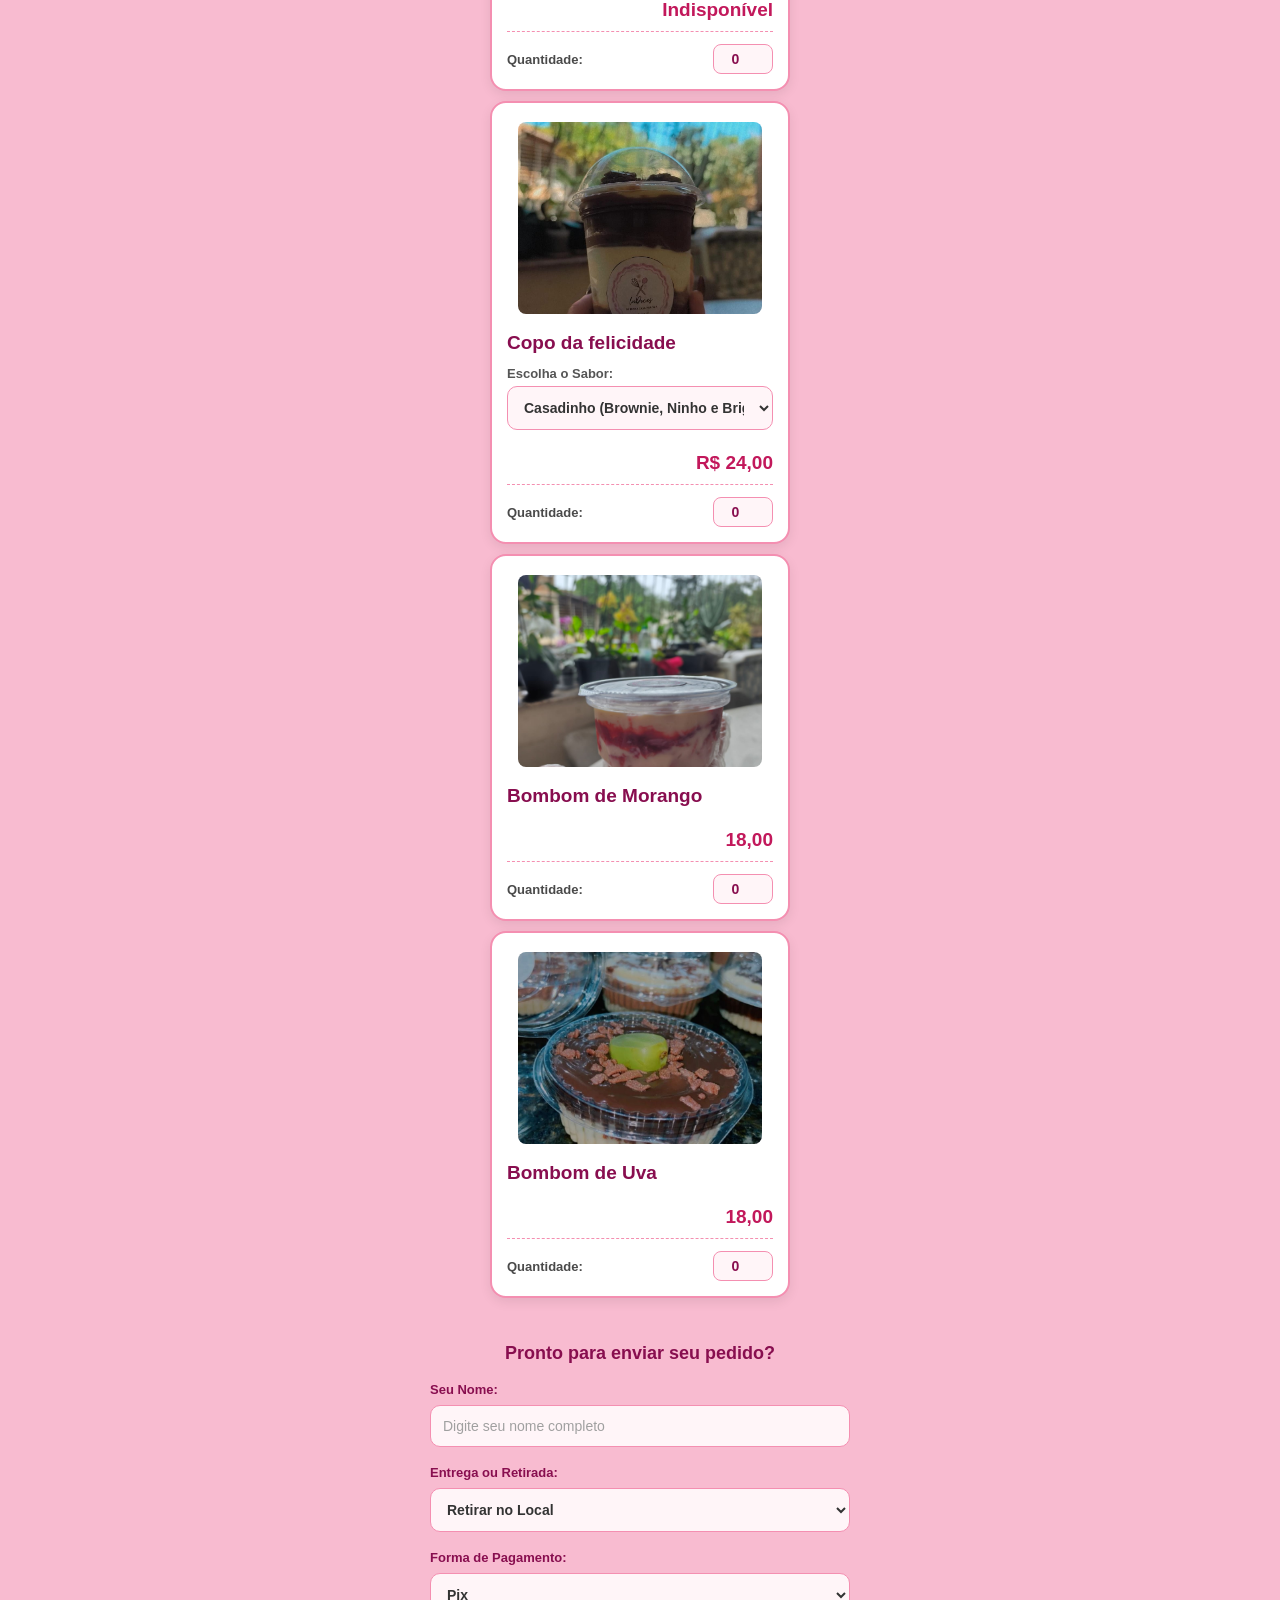
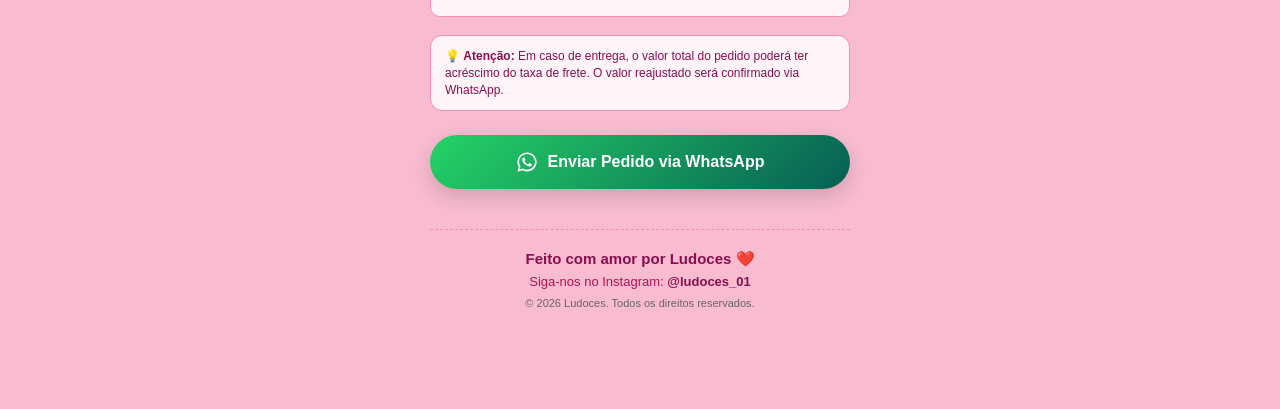
==== commit 6001f64a: "Adiciona novo produto e sabores" ====
--- a/templates/login.html
+++ b/templates/login.html
@@ -42,20 +42,21 @@
       </div>
     </div>
 
-    <!-- Cartão 2: Palha Italiana -->
-    <div class="card">
-      <div class="container-imagem">
-        <img src="/static/imagens/pa.jpeg" alt="Palha Italiana" class="img-doce">
-      </div>
-      <h3>Palha Italiana</h3>
-      <div class="area-sabor">
-         <p class="preco">Tradicional</p>
-        </select>
-      </div>
-      <p class="preco">R$ 6,00</p>
-      <div class="area-qtd">
-        <label>Quantidade:</label>
-        <input type="number" class="qtd-item" data-nome="Palha Italiana" data-preco="11.00" data-select="sabor-palha" min="0" value="0" onchange="atualizarCarrinho()">
+    <!-- Cartão 2: Bolo de Pote -->
+    <div class="card">
+      <div class="container-imagem">
+        <img src="/static/imagens/bpote.jpeg" alt="Bolo de Pote" class="img-doce">
+      </div>
+      <h3>Bolo de Pote</h3>
+      <div class="area-sabor">
+         <p class="preco">Casadinho (Brigadeiro braco e Massa de chocolate)</p>
+         <p class="preco">Red Velvet (Brigadeiro branco, Massa Red e Geleia de morango)</p>
+        </select>
+      </div>
+      <p class="preco">R$ 14,00</p>
+      <div class="area-qtd">
+        <label>Quantidade:</label>
+        <input type="number" class="qtd-item" data-nome="Palha Italiana" data-preco="14.00" data-select="sabor-palha" min="0" value="0" onchange="atualizarCarrinho()">
       </div>
     </div>
     <!-- Cartão 3: Tortinhas -->
@@ -89,7 +90,7 @@
           <option value="Casadinho">Casadinho (Brownie, Ninho e Brigadeiro)</option>
           <option value="Maracujá">Maracujá (Mousse de maracujá, Brigadeiro e Brownie)</option>
           <option value="Marango">Morango (Brigadeiro branco, Ninho e Morango)</option>
-          <option value="Sensação de Morango">Sensação de Morango (Brigadeiro, Ninho e Morango)</option>
+          <option value="Sensação de Morango">Sensação de Morango (Brigadeiro, Ninho e Geleia de Morango)</option>
           <option value="Sensação de Uva">Sensação de Uva (Brigadeiro, Ninho e Uva)</option>
         </select>
       </div>
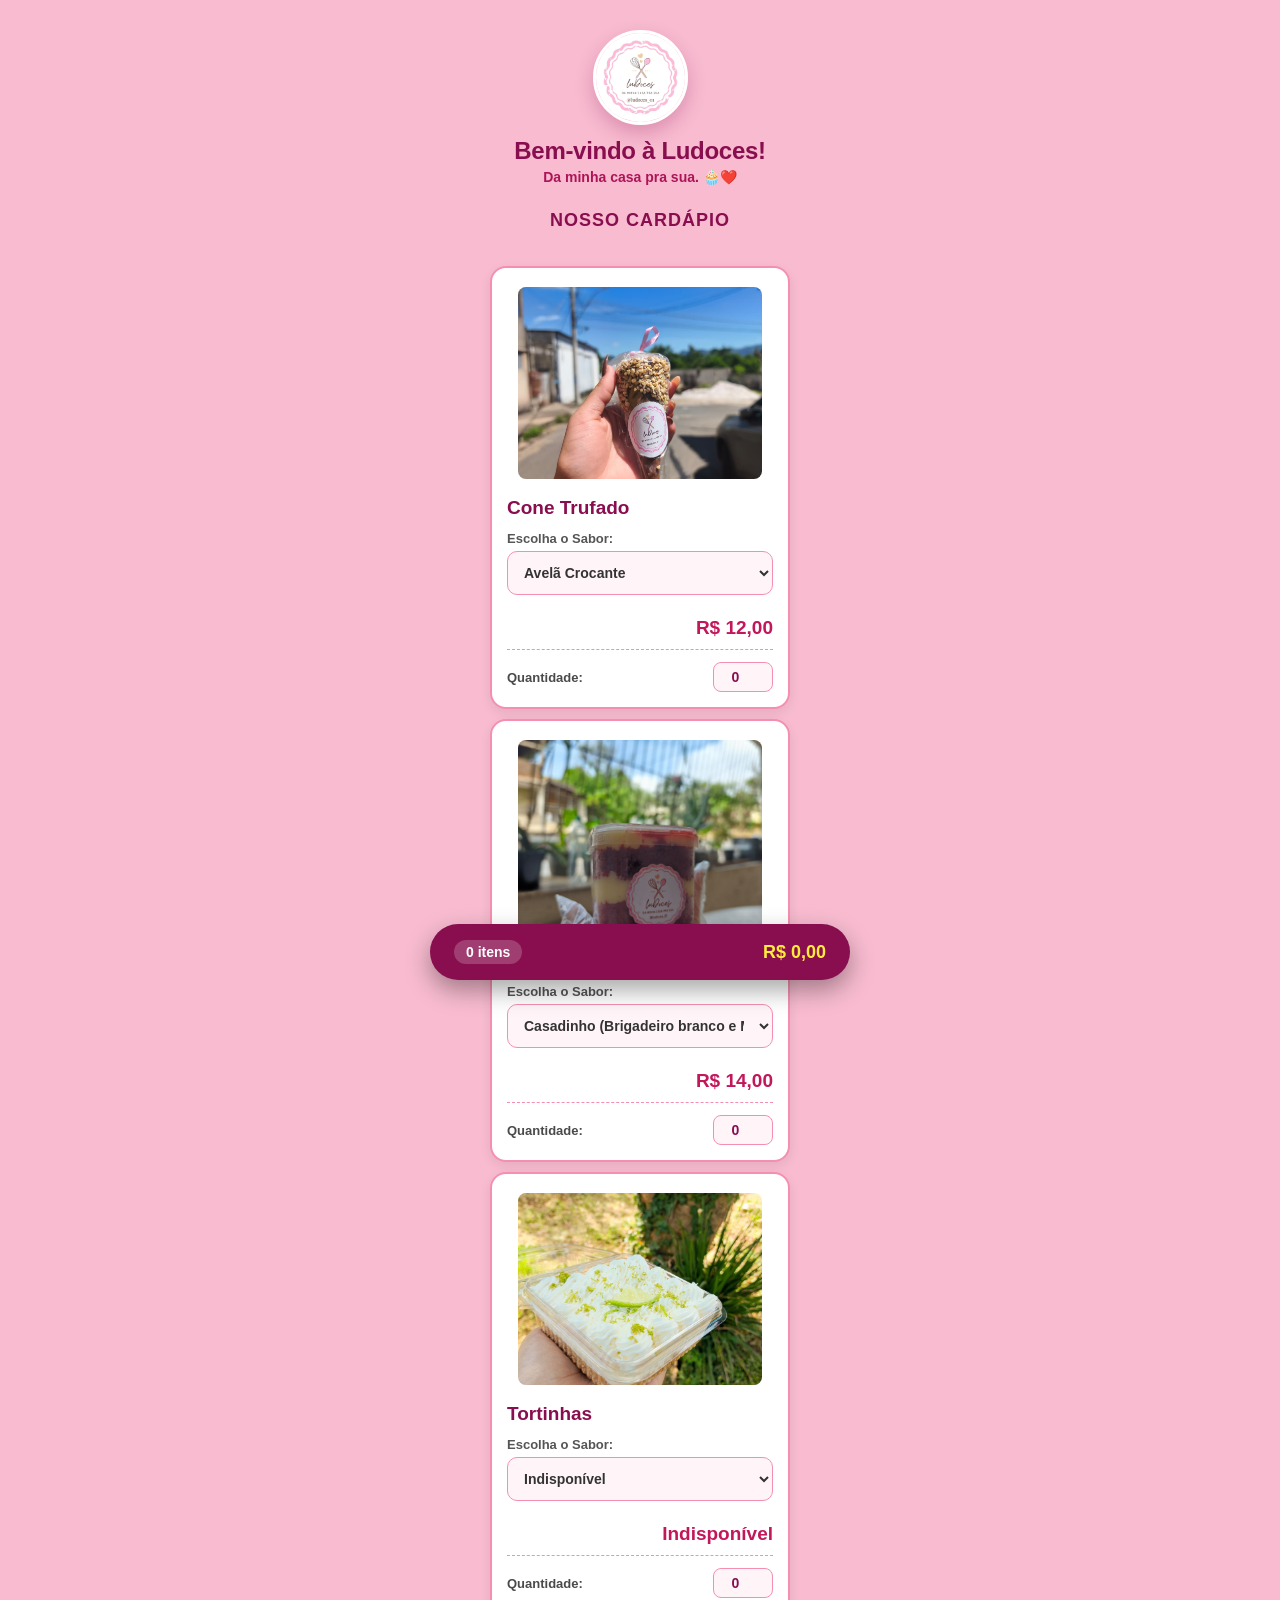
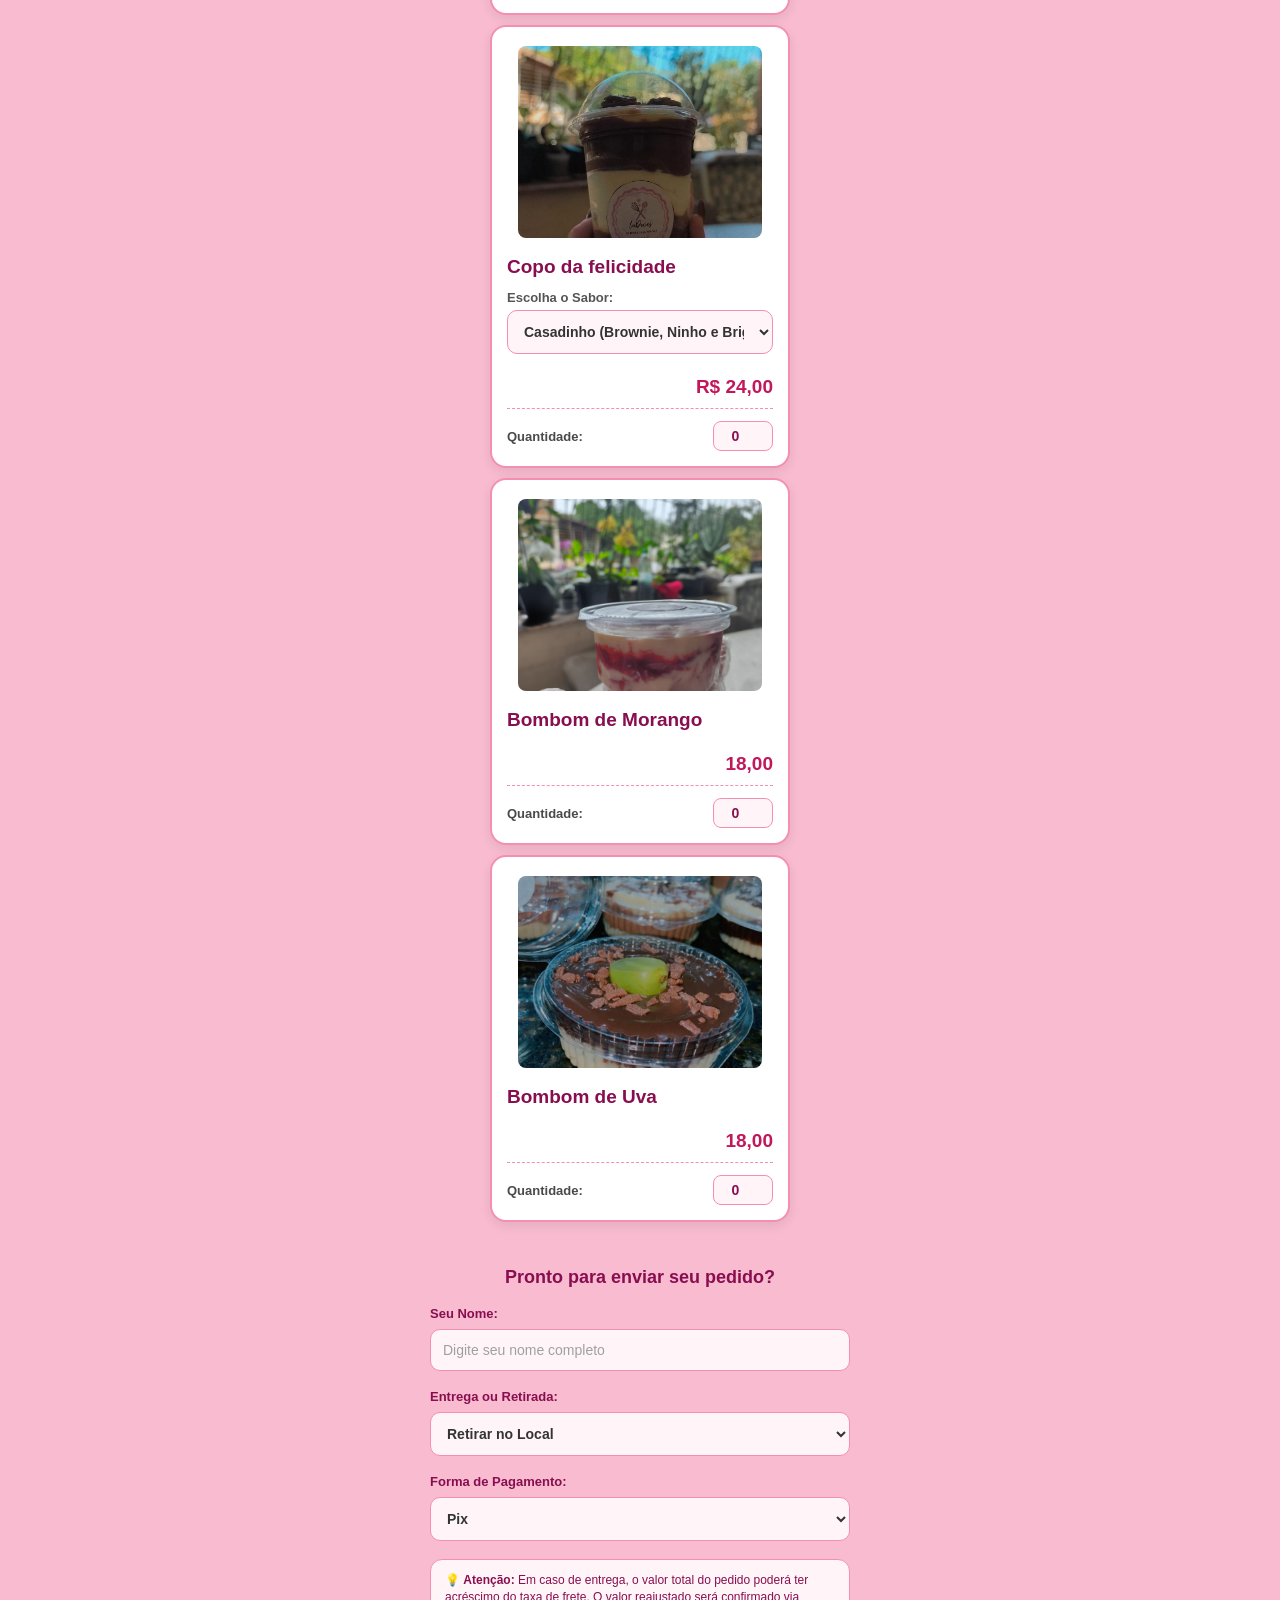
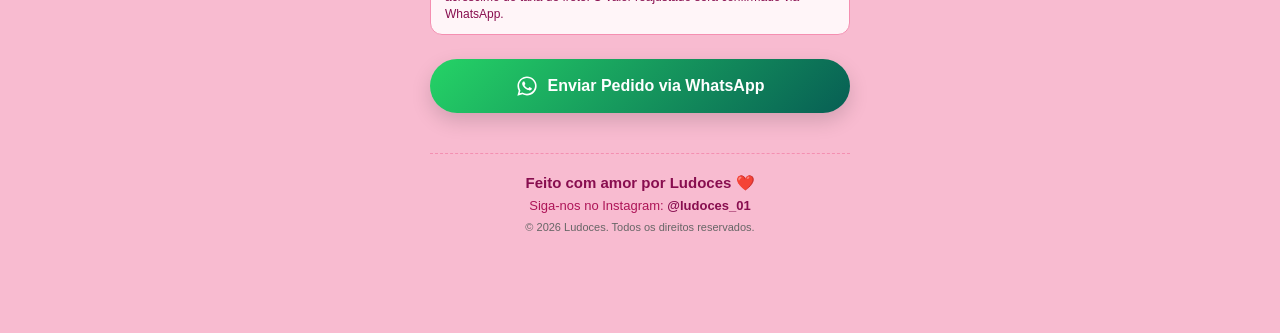
==== commit f0047315: "Adiciona caixa de selecao de sabores no Bolo de Pote" ====
--- a/templates/login.html
+++ b/templates/login.html
@@ -49,14 +49,16 @@
       </div>
       <h3>Bolo de Pote</h3>
       <div class="area-sabor">
-         <p class="preco">Casadinho (Brigadeiro braco e Massa de chocolate)</p>
-         <p class="preco">Red Velvet (Brigadeiro branco, Massa Red e Geleia de morango)</p>
-        </select>
-      </div>
+    <label for="sabor-bolo-pote">Escolha o Sabor:</label>
+    <select id="sabor-bolo-pote" class="select-sabor">
+        <option value="Casadinho">Casadinho (Brigadeiro branco e Massa de chocolate)</option>
+        <option value="Red Velvet">Red Velvet (Brigadeiro branco, Massa Red e Geleia de morango)</option>
+    </select>
+</div>
       <p class="preco">R$ 14,00</p>
       <div class="area-qtd">
         <label>Quantidade:</label>
-        <input type="number" class="qtd-item" data-nome="Palha Italiana" data-preco="14.00" data-select="sabor-palha" min="0" value="0" onchange="atualizarCarrinho()">
+        <input type="number" class="qtd-item" data-nome="Bolo de Pote" data-preco="14.00" data-select="sabor-palha" min="0" value="0" onchange="atualizarCarrinho()">
       </div>
     </div>
     <!-- Cartão 3: Tortinhas -->
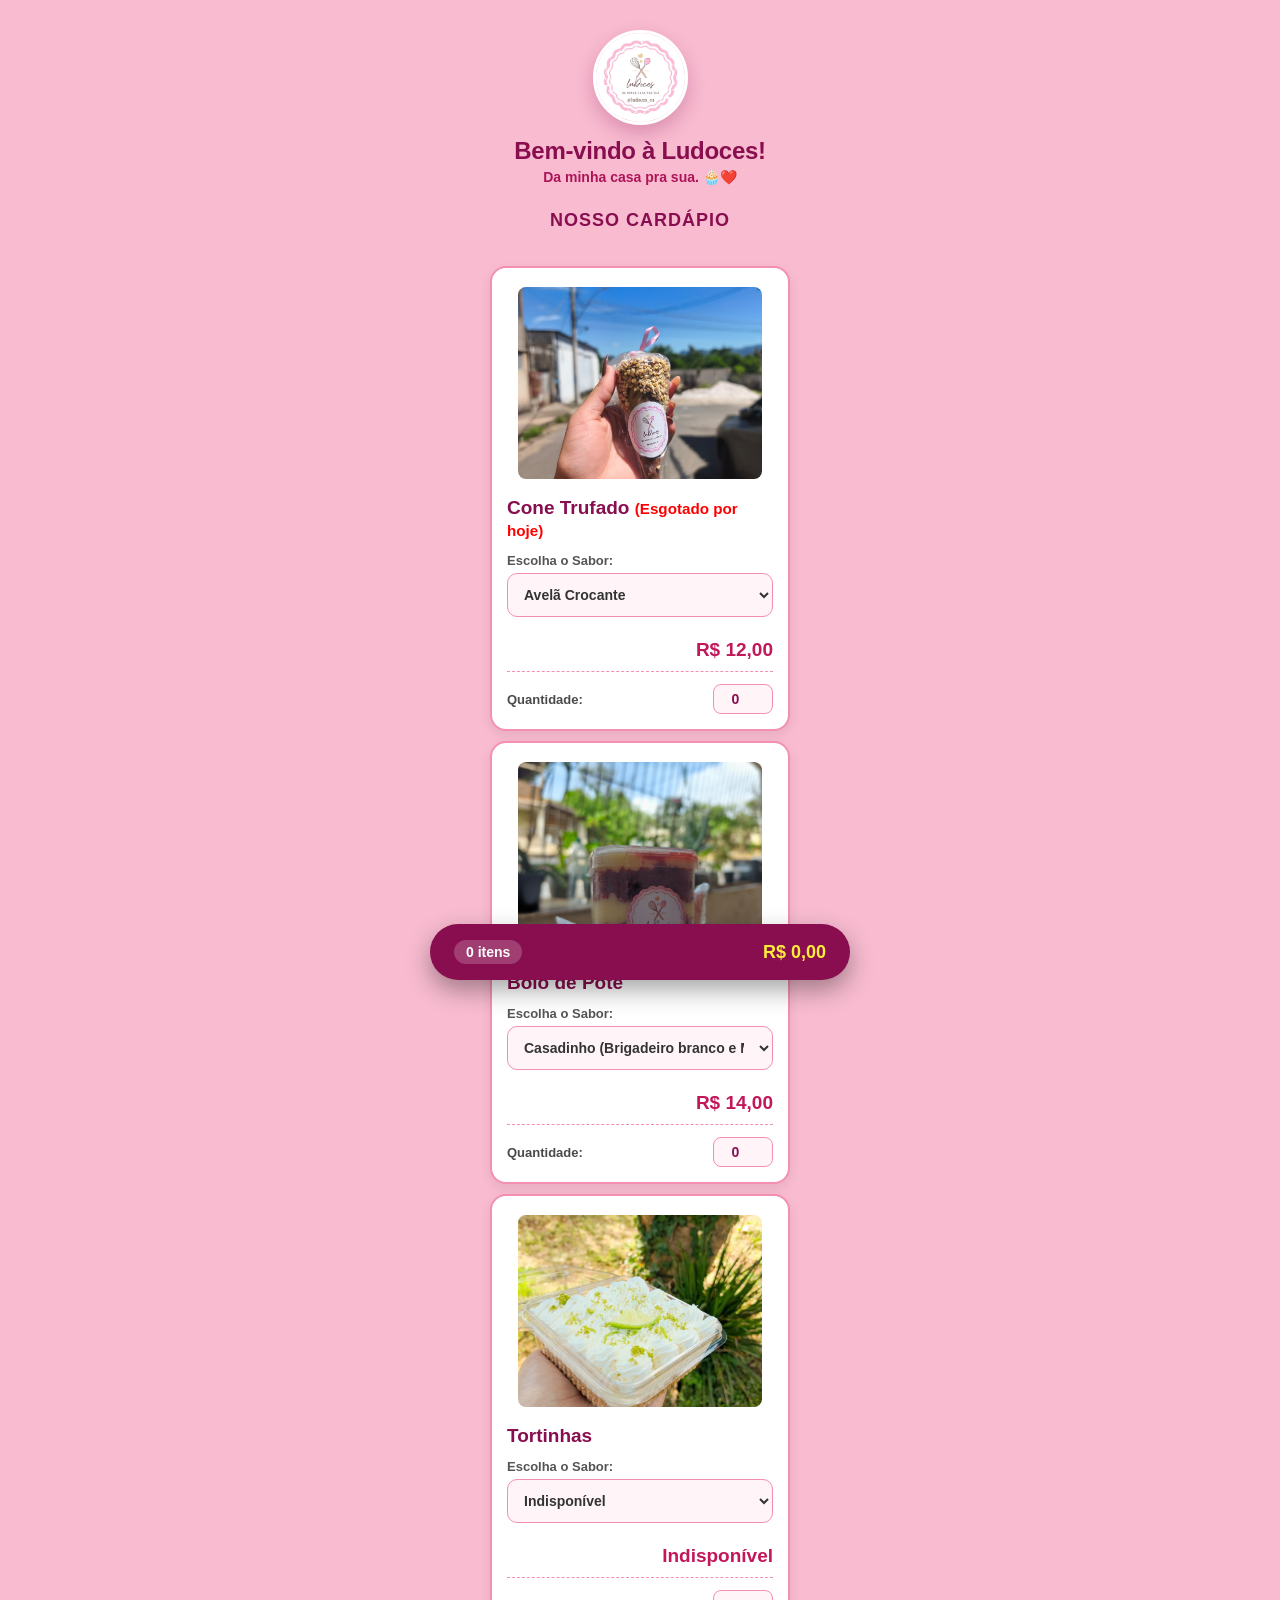
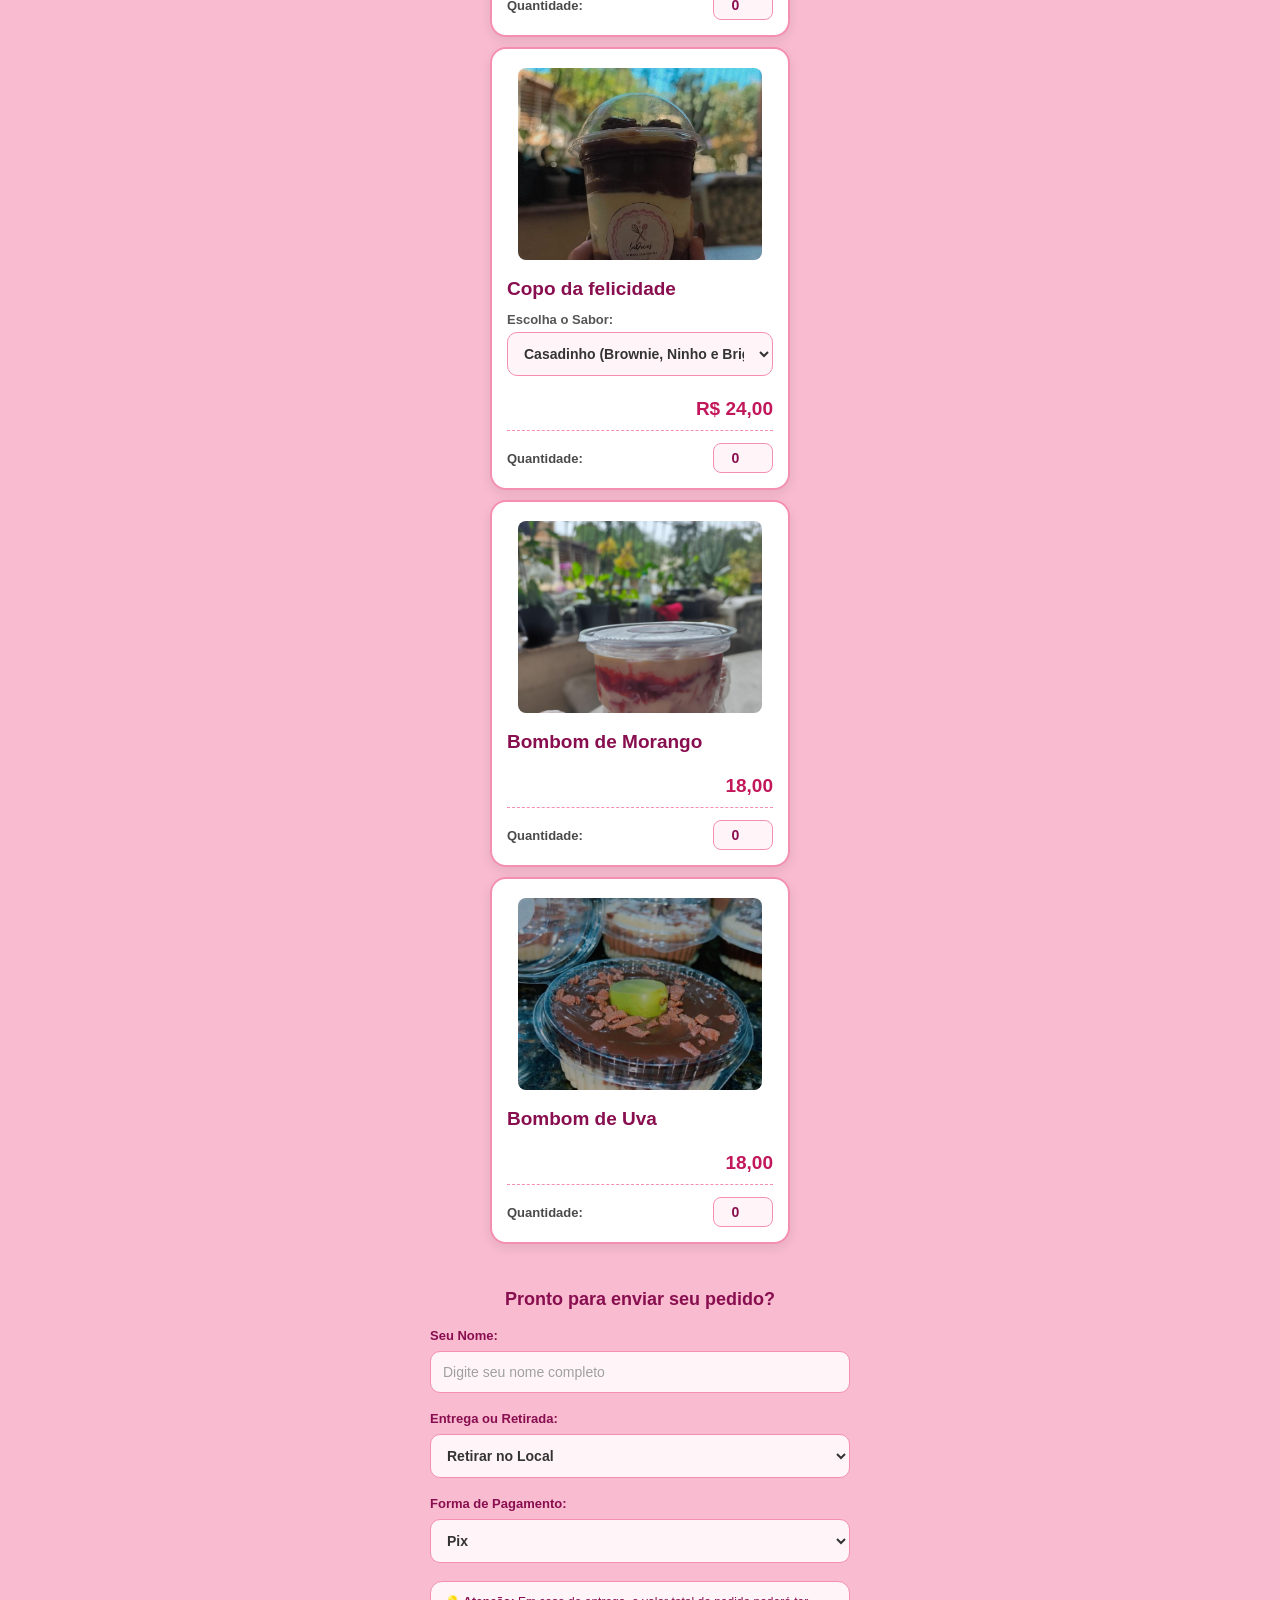
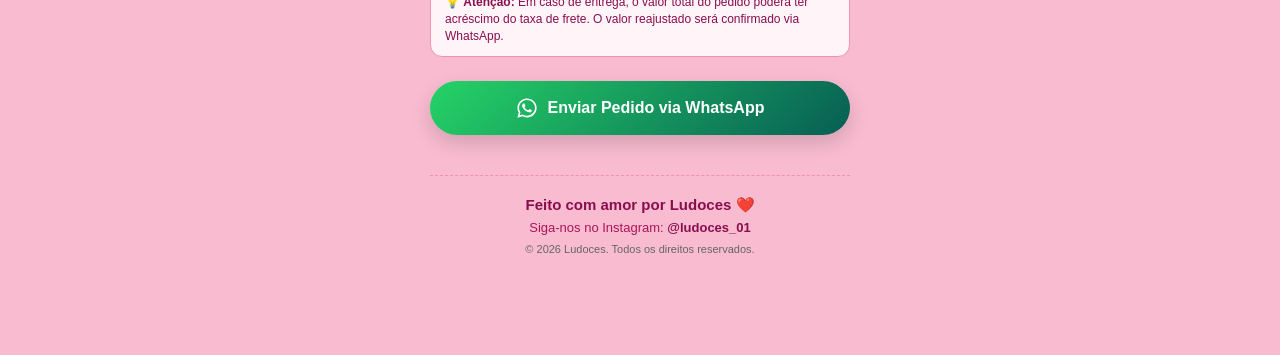
==== commit c64e5c19: "Marca cone como esgotado" ====
--- a/templates/login.html
+++ b/templates/login.html
@@ -20,27 +20,27 @@
   <div class="cardapio-container">
 
     <!-- Cartão 1: Cone Trufado -->
-    <div class="card">
-      <div class="container-imagem">
-        <img src="/static/imagens/cones.jpg" alt="Cone Trufado" class="img-doce">
-      </div>
-      <h3>Cone Trufado</h3>
-      <div class="area-sabor">
-        <label for="sabor-cone">Escolha o Sabor:</label>
-        <select id="sabor-cone" class="select-sabor">
-          <option value="Avelã Crocante">Avelã Crocante</option>
-          <option value="Ovomaltine">Ovomaltine</option>
-          <option value="Maracujá">Maracujá</option>
-          <option value="Prestígio">Prestígio</option>
-          <option value="Cravejado de Morango">Cravejado de Morango</option>
-        </select>
-      </div>
-      <p class="preco">R$ 12,00</p>
-      <div class="area-qtd">
-        <label>Quantidade:</label>
-        <input type="number" class="qtd-item" data-nome="Cone Trufado" data-preco="12.00" data-select="sabor-cone" min="0" value="0" onchange="atualizarCarrinho()">
-      </div>
-    </div>
+<div class="card">
+  <div class="container-imagem">
+    <img src="/static/imagens/cones.jpg" alt="Cone Trufado" class="img-doce">
+  </div>
+  <h3>Cone Trufado <span style="color: red; font-size: 0.8em;">(Esgotado por hoje)</span></h3>
+  <div class="area-sabor">
+    <label for="sabor-cone">Escolha o Sabor:</label>
+    <select id="sabor-cone" class="select-sabor">
+      <option value="Avelã Crocante">Avelã Crocante</option>
+      <option value="Ovomaltine">Ovomaltine</option>
+      <option value="Maracujá">Maracujá</option>
+      <option value="Prestígio">Prestígio</option>
+      <option value="Cravejado de Morango">Cravejado de Morango</option>
+    </select>
+  </div>
+  <p class="preco">R$ 12,00</p>
+  <div class="area-qtd">
+    <label>Quantidade:</label>
+    <input type="number" class="qtd-item" data-nome="Cone Trufado" data-preco="12.00" data-select="sabor-cone" min="0" value="0" disabled>
+  </div>
+</div>
 
     <!-- Cartão 2: Bolo de Pote -->
     <div class="card">
